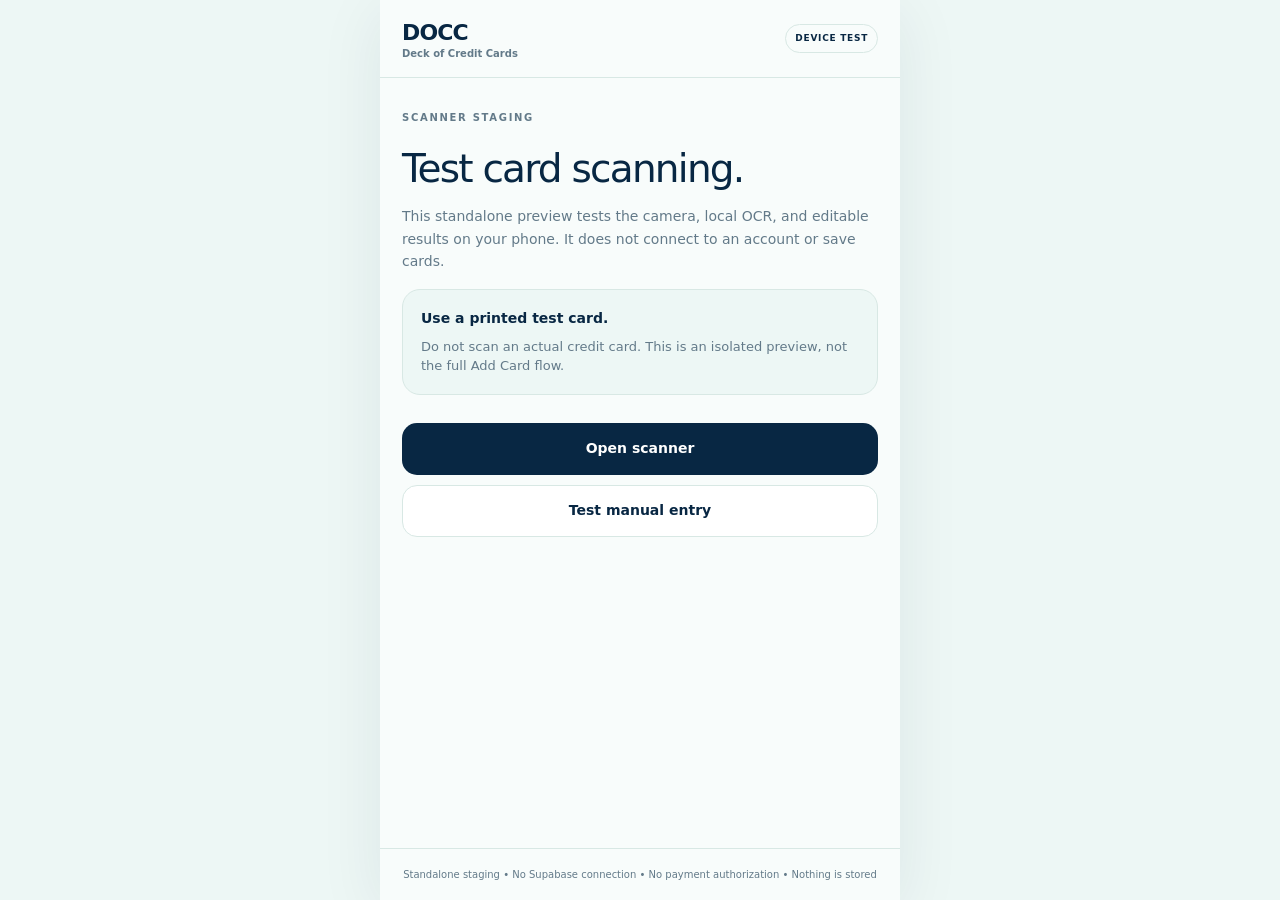
==== scanner-staging/index.html @ 1355ebd1 "deploy(staging): standalone DOCC scanner device test" ====
<!doctype html>
<html lang="en">
  <head>
    <meta charset="UTF-8" />
    <meta name="viewport" content="width=device-width, initial-scale=1, viewport-fit=cover" />
    <meta name="theme-color" content="#082743" />
    <meta name="robots" content="noindex, nofollow, noarchive" />
    <meta name="description" content="DOCC card scanner device test. No account, image upload, or card storage." />
    <title>DOCC — Scanner Device Test</title>
    <script type="module" crossorigin src="/scanner-staging/assets/index-ChRunUpm.js"></script>
    <link rel="stylesheet" crossorigin href="/scanner-staging/assets/index-2Eq1SbpP.css">
  </head>
  <body>
    <div id="root"></div>
  </body>
</html>
---- scanner-staging/assets/index-2Eq1SbpP.css ----
.scan-flow{flex-direction:column;gap:16px;min-height:calc(100dvh - 100px);padding:24px 22px 36px;display:flex}.scan-heading h1{color:var(--docc-navy-900);letter-spacing:-.04em;margin:0;font-size:34px;line-height:1.05}.scan-heading>p:last-child{max-width:390px;color:var(--color-muted);margin:12px 0 0;font-size:14px;line-height:1.55}.scan-viewport{isolation:isolate;aspect-ratio:4/5;background:#082743;border-radius:24px;width:100%;max-height:410px;position:relative;overflow:hidden}.scan-viewport video{object-fit:cover;width:100%;height:100%;display:block}.scan-guide{pointer-events:none;border:2px solid #ffffffe6;border-radius:15px;justify-content:center;align-items:end;display:flex;position:absolute;inset:20% 6%;box-shadow:0 0 0 999px #00000024}.scan-guide span{color:#fff;text-shadow:0 1px 4px #000c;font-size:12px;font-weight:600;position:absolute;bottom:-34px}.scan-placeholder{color:#ffffffa6;pointer-events:none;place-items:center;margin:0;font-size:13px;display:grid;position:absolute;inset:0}.scan-working{color:#fff;text-align:center;background:#082743d1;place-items:center;padding:20px;font-size:14px;font-weight:650;display:grid;position:absolute;inset:0}.scan-error{color:#885917;background:#fffaf0;border:1px solid #edd9b2;border-radius:14px;margin:0;padding:12px;font-size:13px;line-height:1.4}.scan-privacy{color:var(--color-muted);margin:0;font-size:11px;line-height:1.5}.scan-actions{gap:10px;margin-top:auto;display:grid}.scan-actions .text-button{color:var(--docc-navy-900);justify-self:center}.scan-file-input{display:none}.scan-entry{flex-direction:column;gap:10px;margin:18px 0 22px;display:flex}.scan-entry .button{justify-content:center;align-items:center;gap:10px;display:flex}.scan-entry-note{text-align:center;color:var(--color-muted);margin:0;font-size:11px}.scan-review{border:1px solid var(--docc-mist-200);background:var(--docc-mint-100);color:var(--docc-navy-900);border-radius:15px;padding:12px 14px;font-size:12px}.scan-review strong,.scan-review span{display:block}.scan-review span{color:var(--color-muted);margin-top:4px}@media (height<=740px){.scan-viewport{aspect-ratio:5/4}.scan-flow{padding-top:12px}}@layer theme{:root,:host{--font-sans:ui-sans-serif, system-ui, sans-serif, "Apple Color Emoji", "Segoe UI Emoji", "Segoe UI Symbol", "Noto Color Emoji";--font-mono:ui-monospace, SFMono-Regular, Menlo, Monaco, Consolas, "Liberation Mono", "Courier New", monospace;--default-font-family:var(--font-sans);--default-mono-font-family:var(--font-mono);--color-surface:#f6f7f9;--color-ink:#101828;--color-muted:#667085;--color-border:#e4e7ec;--color-soft:#f2f4f7;--color-accent:#2357d8;--color-accent-soft:#eef3ff;--color-warm:#a15c14;--color-warm-soft:#fff8eb;--color-success:#287a55;--color-success-soft:#eef8f2}}@layer base{*,:after,:before,::backdrop{box-sizing:border-box;border:0 solid;margin:0;padding:0}::file-selector-button{box-sizing:border-box;border:0 solid;margin:0;padding:0}html,:host{-webkit-text-size-adjust:100%;tab-size:4;line-height:1.5;font-family:var(--default-font-family,ui-sans-serif, system-ui, sans-serif, "Apple Color Emoji", "Segoe UI Emoji", "Segoe UI Symbol", "Noto Color Emoji");font-feature-settings:var(--default-font-feature-settings,normal);font-variation-settings:var(--default-font-variation-settings,normal);-webkit-tap-highlight-color:transparent}hr{height:0;color:inherit;border-top-width:1px}abbr:where([title]){-webkit-text-decoration:underline dotted;text-decoration:underline dotted}h1,h2,h3,h4,h5,h6{font-size:inherit;font-weight:inherit}a{color:inherit;-webkit-text-decoration:inherit;-webkit-text-decoration:inherit;-webkit-text-decoration:inherit;-webkit-text-decoration:inherit;text-decoration:inherit}b,strong{font-weight:bolder}code,kbd,samp,pre{font-family:var(--default-mono-font-family,ui-monospace, SFMono-Regular, Menlo, Monaco, Consolas, "Liberation Mono", "Courier New", monospace);font-feature-settings:var(--default-mono-font-feature-settings,normal);font-variation-settings:var(--default-mono-font-variation-settings,normal);font-size:1em}small{font-size:80%}sub,sup{vertical-align:baseline;font-size:75%;line-height:0;position:relative}sub{bottom:-.25em}sup{top:-.5em}table{text-indent:0;border-color:inherit;border-collapse:collapse}:-moz-focusring{outline:auto}progress{vertical-align:baseline}summary{display:list-item}ol,ul,menu{list-style:none}img,svg,video,canvas,audio,iframe,embed,object{vertical-align:middle;display:block}img,video{max-width:100%;height:auto}button,input,select,optgroup,textarea{font:inherit;font-feature-settings:inherit;font-variation-settings:inherit;letter-spacing:inherit;color:inherit;opacity:1;background-color:#0000;border-radius:0}::file-selector-button{font:inherit;font-feature-settings:inherit;font-variation-settings:inherit;letter-spacing:inherit;color:inherit;opacity:1;background-color:#0000;border-radius:0}:where(select:is([multiple],[size])) optgroup{font-weight:bolder}:where(select:is([multiple],[size])) optgroup option{padding-inline-start:20px}::file-selector-button{margin-inline-end:4px}::placeholder{opacity:1}@supports (not ((-webkit-appearance:-apple-pay-button))) or (contain-intrinsic-size:1px){::placeholder{color:currentColor}@supports (color:color-mix(in lab, red, red)){::placeholder{color:color-mix(in oklab, currentcolor 50%, transparent)}}}textarea{resize:vertical}::-webkit-search-decoration{-webkit-appearance:none}::-webkit-date-and-time-value{min-height:1lh;text-align:inherit}::-webkit-datetime-edit{display:inline-flex}::-webkit-datetime-edit-fields-wrapper{padding:0}::-webkit-datetime-edit{padding-block:0}::-webkit-datetime-edit-year-field{padding-block:0}::-webkit-datetime-edit-month-field{padding-block:0}::-webkit-datetime-edit-day-field{padding-block:0}::-webkit-datetime-edit-hour-field{padding-block:0}::-webkit-datetime-edit-minute-field{padding-block:0}::-webkit-datetime-edit-second-field{padding-block:0}::-webkit-datetime-edit-millisecond-field{padding-block:0}::-webkit-datetime-edit-meridiem-field{padding-block:0}::-webkit-calendar-picker-indicator{line-height:1}:-moz-ui-invalid{box-shadow:none}button,input:where([type=button],[type=reset],[type=submit]){appearance:button}::file-selector-button{appearance:button}::-webkit-inner-spin-button{height:auto}::-webkit-outer-spin-button{height:auto}[hidden]:where(:not([hidden=until-found])){display:none!important}}@layer components,utilities;*,:before,:after{box-sizing:border-box}html,body,#root{min-height:100%}body{color:var(--color-ink);-webkit-font-smoothing:antialiased;text-rendering:optimizelegibility;background:#eef0f3;margin:0;font-family:Inter,ui-sans-serif,system-ui,-apple-system,BlinkMacSystemFont,Segoe UI,sans-serif}button,input,select,textarea{font:inherit}input,select,textarea{font-size:16px}button{color:inherit}button:focus-visible,input:focus-visible{outline-offset:2px;outline:3px solid #2357d82e}button:disabled{cursor:not-allowed}.app-shell{background:#eef0f3;justify-content:center;min-height:100vh;display:flex}.app-frame{background:var(--color-surface);width:100%;max-width:430px;min-height:100vh;padding-bottom:88px;position:relative;overflow:hidden;box-shadow:0 0 0 1px #10182809}:is(.app-frame:has(.welcome),.app-frame:has(.flow-screen),.app-frame:has(.center-screen)){padding-bottom:0}.top-bar{z-index:10;grid-template-columns:1fr auto 1fr;align-items:center;height:74px;padding:18px 22px;display:grid;position:relative}.top-title{letter-spacing:-.01em;font-size:14px;font-weight:650}.top-action{justify-content:flex-end;display:flex}.wordmark{align-items:baseline;gap:8px;display:flex}.wordmark>span{letter-spacing:-.055em;font-size:19px;font-weight:800;line-height:1}.wordmark small{color:var(--color-muted);letter-spacing:.04em;font-size:10px}.icon-button,.avatar-button,.round-add{cursor:pointer;background:0 0;border:0;justify-content:center;align-items:center;padding:0;display:inline-flex}.icon-button{border-radius:50%;width:38px;height:38px;margin-left:-9px}.icon-button:hover{background:var(--color-soft)}.avatar-button{background:var(--color-ink);color:#fff;border-radius:50%;width:34px;height:34px;font-size:11px;font-weight:700}.top-action-cluster{align-items:center;gap:8px;display:flex}.notification-button{border:1px solid var(--color-border);width:34px;height:34px;color:var(--color-ink);cursor:pointer;background:#fff;border-radius:50%;justify-content:center;align-items:center;display:inline-flex;position:relative}.notification-badge{background:var(--color-ink);color:#fff;box-sizing:content-box;border:2px solid #fff;border-radius:999px;place-items:center;min-width:17px;height:17px;padding:0 4px;font-size:8px;font-weight:800;display:grid;position:absolute;top:-5px;right:-4px}.page{padding:22px 22px 116px}.page-heading{margin-bottom:34px}.page-heading h1,.flow-screen h1,.center-screen h1,.welcome h1{color:var(--color-ink);letter-spacing:-.045em;margin:0;font-weight:660}.page-heading h1{font-size:34px;line-height:1.02}.page-heading>p:last-child{max-width:330px;color:var(--color-muted);margin:9px 0 0;font-size:14px;line-height:1.55}.eyebrow{text-transform:uppercase;letter-spacing:.17em;color:var(--color-muted);margin:0 0 8px;font-size:10px;font-weight:750;line-height:1.2}.warm-text{color:var(--color-warm)}.cool-text{color:var(--color-accent)}.button{cursor:pointer;border:1px solid #0000;border-radius:15px;width:100%;min-height:52px;font-size:14px;font-weight:680;transition:transform .16s,opacity .16s,background .16s}.button:hover:not(:disabled){transform:translateY(-1px)}.button:active:not(:disabled){transform:translateY(0)}.button.primary{background:var(--color-ink);color:#fff}.button.primary:hover:not(:disabled){background:#1c293d}.button.secondary{border-color:var(--color-border);color:var(--color-ink);background:0 0}.button.secondary:hover:not(:disabled){background:#fff}.button:disabled{opacity:.35}.button-inline{justify-content:center;align-items:center;gap:8px;display:inline-flex}.text-button{color:var(--color-muted);cursor:pointer;background:0 0;border:0;padding:10px;font-size:12px;font-weight:650}.text-button:hover{color:var(--color-ink)}.welcome{flex-direction:column;min-height:100vh;padding:0 22px 26px;display:flex}.welcome .top-bar{padding-left:0;padding-right:0}.welcome-hero{flex-direction:column;flex:1;justify-content:center;padding:24px 0 40px;display:flex}.hero-mark,.attention-orb,.success-orb{background:var(--color-ink);color:#fff;border-radius:23px;justify-content:center;align-items:center;width:72px;height:72px;margin-bottom:30px;display:flex}.hero-mark.small{border-radius:19px;width:58px;height:58px}.welcome h1{max-width:330px;font-size:49px;line-height:.97}.hero-copy{max-width:350px;color:var(--color-muted);margin:20px 0 0;font-size:15px;line-height:1.65}.welcome-actions{gap:10px;display:grid}.fine-print{color:#98a2b3;text-align:center;margin:6px 0 0;font-size:10px}.home-page{padding-top:14px}.deck-heading{margin-bottom:39px}.home-section{margin-bottom:40px}.section-heading{margin-bottom:15px}.section-heading.row{justify-content:space-between;align-items:flex-end;display:flex}.section-heading h2{letter-spacing:-.025em;margin:0;font-size:18px;font-weight:650;line-height:1.2}.round-add{border:1px solid var(--color-border);background:#fff;border-radius:50%;width:34px;height:34px}.round-add:hover{background:var(--color-soft)}.attention-card{background:var(--color-warm-soft);text-align:left;cursor:pointer;border:1px solid #f1d9b9;border-radius:20px;grid-template-columns:auto 1fr auto;gap:14px;width:100%;padding:18px;display:grid}.attention-card:hover{border-color:#e6c08e}.attention-icon{width:38px;height:38px;color:var(--color-warm);background:#f9e6c9;border-radius:12px;justify-content:center;align-items:center;display:flex}.attention-card>div:nth-child(2){min-width:0}.attention-card span{color:#92652d;margin-bottom:5px;font-size:10px;display:block}.attention-card strong{font-size:14px;line-height:1.3;display:block}.attention-card p{color:#8b6e4e;margin:3px 0 0;font-size:12px;line-height:1.45}.attention-card>svg{color:#ad8455;align-self:center}.handling-list{border-top:1px solid var(--color-border)}.handling-list button{border:0;border-bottom:1px solid var(--color-border);text-align:left;cursor:pointer;background:0 0;grid-template-columns:auto 1fr auto;align-items:center;gap:12px;width:100%;padding:14px 0;display:grid}.handling-check{background:var(--color-success-soft);width:30px;height:30px;color:var(--color-success);border-radius:50%;justify-content:center;align-items:center;display:flex}.handling-list strong,.handling-list span{display:block}.handling-list strong{font-size:13px;font-weight:650}.handling-list span{color:var(--color-muted);margin-top:3px;font-size:11px}.cards-list{border-top:1px solid var(--color-border)}.card-row{border:0;border-bottom:1px solid var(--color-border);text-align:left;cursor:pointer;background:0 0;grid-template-columns:auto 1fr auto auto;align-items:center;gap:12px;width:100%;min-height:74px;padding:13px 0;display:grid}.card-row:hover .card-row-copy strong{color:var(--color-accent)}.issuer-mark{background:var(--color-ink);color:#fff;border-radius:12px;justify-content:center;align-items:center;width:38px;height:38px;font-size:13px;font-weight:760;display:flex}.issuer-mark.large{border-radius:13px;width:44px;height:44px}.issuer-mark.hero{border-radius:18px;width:58px;height:58px;font-size:18px}.card-row-copy{min-width:0}.card-row-copy strong,.card-row-copy span{white-space:nowrap;text-overflow:ellipsis;display:block;overflow:hidden}.card-row-copy strong{font-size:13px;font-weight:650}.card-row-copy span{color:var(--color-muted);margin-top:4px;font-size:10px}.card-row-end{flex-direction:column;align-items:flex-end;gap:5px;display:flex}.job-tag{font-size:10px;font-weight:700}.state{white-space:nowrap;font-size:9px}.state.attention{color:var(--color-warm)}.state.scheduled{color:var(--color-success)}.state.quiet{color:#98a2b3}.empty-state{text-align:center;flex-direction:column;justify-content:center;align-items:center;min-height:485px;display:flex}.empty-state.compact{min-height:360px}.empty-icon{border:1px solid var(--color-border);color:#475467;background:#fff;border-radius:20px;justify-content:center;align-items:center;width:60px;height:60px;margin-bottom:22px;display:flex}.empty-state h2,.empty-state h3{letter-spacing:-.03em;margin:0}.empty-state h2{font-size:24px}.empty-state h3{font-size:18px}.empty-state p{max-width:300px;color:var(--color-muted);margin:10px 0 24px;font-size:13px;line-height:1.6}.empty-state .button{max-width:310px}.empty-state .text-button{margin-top:5px}.flow-screen{flex-direction:column;min-height:calc(100vh - 74px);padding:28px 22px 24px;display:flex}.flow-screen h1{max-width:355px;font-size:36px;line-height:1.04}.flow-copy{max-width:350px;color:var(--color-muted);margin:13px 0 0;font-size:14px;line-height:1.6}.flow-spacer{flex:1;min-height:30px}.form-flow{gap:35px}.form-stack{gap:18px;display:grid}.form-stack label span{color:#475467;margin:0 0 8px;font-size:11px;font-weight:650;display:block}.form-stack input{border:1px solid var(--color-border);width:100%;height:52px;color:var(--color-ink);background:#fff;border-radius:14px;padding:0 15px;font-size:16px;transition:border-color .16s,box-shadow .16s}.form-stack input:focus{border-color:#9db2eb;outline:0;box-shadow:0 0 0 4px #2357d80f}.form-stack input::placeholder{color:#b4bbc6}.form-grid{grid-template-columns:1fr 1fr;gap:12px;display:grid}.job-list{border-top:1px solid var(--color-border);margin-top:31px;display:grid}.job-list button{border:0;border-bottom:1px solid var(--color-border);text-align:left;cursor:pointer;background:0 0;justify-content:space-between;align-items:center;gap:15px;padding:17px 2px;display:flex}.job-list button:hover strong{color:var(--color-accent)}.job-list button.selected{background:var(--color-accent-soft);border-radius:14px;margin:0 -10px;padding-left:10px;padding-right:10px}.job-list button.selected strong{color:var(--color-accent)}.job-list strong,.job-list span{display:block}.job-list strong{font-size:14px;font-weight:680}.job-list span{color:var(--color-muted);margin-top:4px;font-size:11px;line-height:1.45}.identity-card{border:1px solid var(--color-border);background:#fff;border-radius:18px;align-items:center;gap:13px;margin-top:35px;padding:17px;display:flex}.identity-card strong,.identity-card span{display:block}.identity-card strong{font-size:13px}.identity-card span{color:var(--color-muted);margin-top:4px;font-size:11px}.attention-orb{width:58px;height:58px;color:var(--color-warm);background:#f9e6c9;border-radius:19px;margin-bottom:25px}.frequency-grid{grid-template-columns:repeat(3,1fr);gap:9px;margin-top:34px;display:grid}.frequency-grid button{border:1px solid var(--color-border);cursor:pointer;background:#fff;border-radius:18px;height:90px;transition:border-color .15s,background .15s}.frequency-grid button.selected{background:var(--color-accent-soft);border-color:#94ace8}.frequency-grid strong,.frequency-grid span{display:block}.frequency-grid strong{letter-spacing:-.04em;font-size:23px}.frequency-grid span{color:var(--color-muted);margin-top:2px;font-size:10px}.next-check-card{background:var(--color-soft);border-radius:16px;justify-content:space-between;margin-top:12px;padding:17px;font-size:12px;display:flex}.next-check-card span{color:var(--color-muted)}.next-check-card strong{font-weight:650}.compact-form{margin-top:18px}.maintenance-start{margin-top:29px}.start-choice{grid-template-columns:1fr 1fr;gap:9px;margin-top:14px;display:grid}.start-choice button{border:1px solid var(--color-border);min-height:48px;color:var(--color-ink);cursor:pointer;background:#fff;border-radius:14px;font-size:11px;font-weight:680}.start-choice button.selected{background:var(--color-accent-soft);color:var(--color-accent);border-color:#94ace8}.center-screen{flex-direction:column;align-items:flex-start;min-height:calc(100vh - 74px);padding:52px 22px 25px;display:flex}.center-screen .success-orb{background:var(--color-success-soft);width:58px;height:58px;color:var(--color-success);border-radius:19px}.center-screen h1{font-size:37px;line-height:1.03}.center-screen>p:not(.eyebrow){max-width:330px;color:var(--color-muted);font-size:14px;line-height:1.6}.center-screen .button{margin-top:auto}.notice-card{border:1px solid var(--color-border);border-radius:18px;gap:12px;margin-top:30px;padding:16px;display:flex}.notice-card.warm{background:var(--color-warm-soft);color:var(--color-warm);border-color:#f1d9b9}.notice-card strong,.notice-card span{display:block}.notice-card strong{color:var(--color-ink);font-size:12px}.notice-card span{color:#8b6e4e;margin-top:4px;font-size:11px;line-height:1.45}.card-page{padding-top:4px}.card-identity-large{align-items:center;gap:15px;display:flex}.card-identity-large p{color:var(--color-muted);margin:0 0 3px;font-size:10px}.card-identity-large h1{letter-spacing:-.04em;margin:0;font-size:27px;line-height:1.1}.card-identity-large span{color:#98a2b3;margin-top:5px;font-size:11px;display:block}.job-chip{background:var(--color-soft);color:#475467;text-transform:uppercase;letter-spacing:.08em;border-radius:999px;margin:18px 0 30px 73px;padding:6px 9px;font-size:9px;font-weight:750;display:inline-flex}.status-panel{border:1px solid var(--color-border);text-align:left;background:#fff;border-radius:19px;grid-template-columns:auto 1fr auto;align-items:center;gap:12px;width:100%;min-height:78px;padding:15px 16px;display:grid}button.status-panel{cursor:pointer}.status-panel.attention,.status-panel.due{background:var(--color-warm-soft);color:var(--color-warm);border-color:#f1d9b9}.status-panel.scheduled,.status-panel.handled{background:var(--color-success-soft);color:var(--color-success);border-color:#cee7d7}.status-panel.neutral{color:#667085;background:#fff}.status-panel strong,.status-panel span{display:block}.status-panel strong{color:var(--color-ink);font-size:13px}.status-panel span{color:var(--color-muted);margin-top:4px;font-size:10px;line-height:1.4}.detail-list{border-top:1px solid var(--color-border);margin:26px 0}.detail-list>div{border-bottom:1px solid var(--color-border);justify-content:space-between;align-items:center;gap:20px;min-height:53px;padding:14px 0;display:flex}.detail-list span{color:var(--color-muted);font-size:11px}.detail-list strong{text-align:right;max-width:225px;font-size:11px;font-weight:650}.timeline-section{margin-top:38px}.timeline-row{grid-template-columns:8px 1fr;gap:11px;padding:13px 0;display:grid}.timeline-dot{background:#c3cad4;border-radius:50%;width:7px;height:7px;margin-top:4px}.timeline-row strong,.timeline-row span{display:block}.timeline-row strong{font-size:11px;font-weight:600;line-height:1.45}.timeline-row span{color:#98a2b3;margin-top:4px;font-size:9px}.empty-copy{color:var(--color-muted);font-size:12px}.activity-list{border-top:1px solid var(--color-border)}.activity-row{border-bottom:1px solid var(--color-border);grid-template-columns:auto 1fr;gap:13px;padding:18px 0;display:grid}.activity-icon{border:1px solid var(--color-border);color:#475467;background:#fff;border-radius:11px;justify-content:center;align-items:center;width:33px;height:33px;display:flex}.activity-row span,.activity-row strong,.activity-row small{display:block}.activity-row span{color:#98a2b3;font-size:9px}.activity-row strong{margin-top:3px;font-size:12px;font-weight:600;line-height:1.5}.activity-row small{color:#98a2b3;margin-top:5px;font-size:9px}.notification-feed{border-top:1px solid var(--color-border)}.notification-feed-row{border:0;border-bottom:1px solid var(--color-border);text-align:left;width:100%;color:inherit;cursor:pointer;background:0 0;grid-template-columns:auto 1fr auto;align-items:center;gap:13px;padding:18px 0;display:grid}.notification-feed-row.unread{background:linear-gradient(90deg,#e1f7f094,#0000 70%)}.notification-feed-row strong{font-size:12px;line-height:1.4;display:block}.notification-feed-row p{color:var(--color-muted);margin:5px 0 0;font-size:11px;line-height:1.5}.notification-feed-row span{color:#98a2b3;margin-top:6px;font-size:9px;display:block}.settings-card{border:1px solid var(--color-border);background:#fff;border-radius:18px;overflow:hidden}.settings-card button{border:0;border-bottom:1px solid var(--color-border);cursor:pointer;background:#fff;justify-content:space-between;width:100%;padding:17px;display:flex}.settings-card button:last-child{border-bottom:0}.settings-card button:hover{background:#fafbfc}.settings-card span{font-size:12px;font-weight:600}.settings-card>div{justify-content:space-between;align-items:center;gap:18px;min-height:68px;display:flex;padding:17px 18px!important}.settings-card>div span,.settings-card>div strong{display:block}.settings-card>div span{color:var(--color-muted);font-size:11px;font-weight:600}.settings-card>div strong{color:var(--color-ink);text-align:right;font-size:13px;font-weight:700}.danger-text{color:var(--color-muted);cursor:pointer;background:0 0;border:0;margin-top:18px;padding:10px 2px;font-size:12px;font-weight:650}.danger-text:hover{color:var(--color-ink)}.detail-section{margin-top:32px}.detail-section>.eyebrow{margin-bottom:11px}.detail-grid{border-top:1px solid var(--color-border)}.detail-grid>div{border-bottom:1px solid var(--color-border);justify-content:space-between;align-items:center;gap:20px;min-height:54px;padding:14px 0;display:flex}.detail-grid span{color:var(--color-muted);font-size:11px}.detail-grid strong{color:var(--color-ink);text-align:right;font-size:12px;font-weight:680}.mini-timeline{border-top:1px solid var(--color-border)}.mini-timeline>div{border-bottom:1px solid var(--color-border);grid-template-columns:8px minmax(0,1fr);align-items:start;gap:12px;padding:14px 0;display:grid}.mini-timeline .timeline-dot{border-radius:50%;width:7px;height:7px;margin-top:5px}.mini-timeline strong,.mini-timeline span{display:block}.mini-timeline strong{color:var(--color-ink);overflow-wrap:anywhere;font-size:12px;font-weight:650;line-height:1.45}.mini-timeline span{color:var(--color-muted);margin-top:4px;font-size:10px;line-height:1.4}.page>.text-button{margin:20px auto 0;display:block}.bottom-nav{z-index:25;height:78px;padding:8px 45px max(8px, env(safe-area-inset-bottom));-webkit-backdrop-filter:blur(16px);backdrop-filter:blur(16px);background:#fafbfcf0;border-top:1px solid #e4e7ece6;justify-content:space-between;display:flex;position:absolute;bottom:0;left:0;right:0}.bottom-nav button{color:#98a2b3;cursor:pointer;background:0 0;border:0;flex-direction:column;justify-content:center;align-items:center;gap:5px;min-width:55px;font-size:9px;display:flex}.bottom-nav button.active{color:var(--color-ink)}.bottom-nav button span{font-weight:650}.demo-trigger{z-index:30;border:1px solid var(--color-border);color:var(--color-muted);cursor:pointer;background:#ffffffeb;border-radius:999px;padding:7px 10px;font-size:9px;font-weight:700;position:absolute;bottom:92px;right:16px;box-shadow:0 5px 20px #10182814}.sheet-backdrop{z-index:50;-webkit-backdrop-filter:blur(2px);backdrop-filter:blur(2px);background:#10182847;align-items:flex-end;display:flex;position:absolute;inset:0}.demo-sheet{background:#fff;border-radius:25px 25px 0 0;width:100%;padding:10px 20px 28px;box-shadow:0 -18px 50px #1018281f}.sheet-handle{background:#d0d5dd;border-radius:999px;width:36px;height:4px;margin:0 auto 24px}.demo-sheet h3{letter-spacing:-.03em;margin:0;font-size:22px}.demo-sheet>p:not(.eyebrow){color:var(--color-muted);margin:7px 0 22px;font-size:11px;line-height:1.5}.demo-sheet>button{border:0;border-top:1px solid var(--color-border);text-align:left;cursor:pointer;background:0 0;grid-template-columns:auto 1fr auto;align-items:center;gap:12px;width:100%;padding:15px 0;display:grid}.demo-sheet>button:disabled{opacity:.35}.demo-sheet strong,.demo-sheet small{display:block}.demo-sheet strong{font-size:12px}.demo-sheet small{color:var(--color-muted);margin-top:3px;font-size:10px}@media (width>=700px){.app-shell{padding:28px 0}.app-frame{border-radius:28px;min-height:calc(100vh - 56px);box-shadow:0 18px 60px #1018281f}.welcome,.flow-screen,.center-screen{min-height:calc(100vh - 130px)}.bottom-nav{border-radius:0 0 28px 28px}}@media (prefers-reduced-motion:reduce){*,:before,:after{scroll-behavior:auto!important;transition:none!important;animation:none!important}}:root{--color-ink:#082743;--color-muted:#637a89;--color-border:#d8e8e4;--color-surface:#f4fbf9;--docc-navy-900:#082743;--docc-navy-800:#0d3859;--docc-mist-200:#d8e8e4;--docc-mint-100:#dff9f1}body{color:#082743;background:#edf7f5}.stage-root .button.primary{color:#fff;background:#082743}.stage-root .button.secondary{background:#fff;border-color:#d8e8e4}.stage-root{background:#f8fcfb;flex-direction:column;max-width:520px;min-height:100dvh;margin:0 auto;display:flex;box-shadow:0 12px 60px #08274314}.stage-header{min-height:74px;padding:max(16px, env(safe-area-inset-top)) 22px 16px;border-bottom:1px solid #d8e8e4;justify-content:space-between;align-items:center;gap:12px;display:flex}.stage-wordmark{color:#082743;letter-spacing:-.04em;white-space:nowrap;font-size:22px;font-weight:900}.stage-wordmark span{letter-spacing:0;color:#637a89;margin-top:-3px;font-size:10px;font-weight:700;display:block}.stage-pill{letter-spacing:.08em;color:#082743;white-space:nowrap;border:1px solid #d8e8e4;border-radius:20px;padding:7px 9px;font-size:9px;font-weight:800}.stage-main{flex-direction:column;flex:1;min-width:0;display:flex}.stage-panel{flex-direction:column;flex:1;gap:16px;width:100%;padding:34px 22px 30px;display:flex}.stage-panel h1{letter-spacing:-.045em;color:#082743;margin:0;font-size:clamp(30px,8vw,39px);line-height:1.06}.stage-panel>p:not(.eyebrow){color:#637a89;margin:0;font-size:14px;line-height:1.6}.stage-notice{background:#edf7f5;border:1px solid #d8e8e4;border-radius:18px;gap:8px;padding:18px;display:grid}.stage-notice strong{font-size:14px}.stage-notice span{color:#637a89;font-size:13px;line-height:1.5}.stage-actions{gap:10px;margin-top:12px;display:grid}.stage-fields{gap:14px;margin-top:8px;display:grid}.stage-fields label{color:#082743;gap:7px;font-size:12px;font-weight:750;display:grid}.stage-fields input{background:#fff;border:1px solid #d8e8e4;border-radius:12px;width:100%;min-height:50px;padding:10px 14px;font-size:16px}.stage-footer{padding:18px 22px max(18px, env(safe-area-inset-bottom));text-align:center;color:#637a89;border-top:1px solid #d8e8e4;font-size:10px;line-height:1.5}@media (height<=720px){.stage-panel{padding-top:20px}}
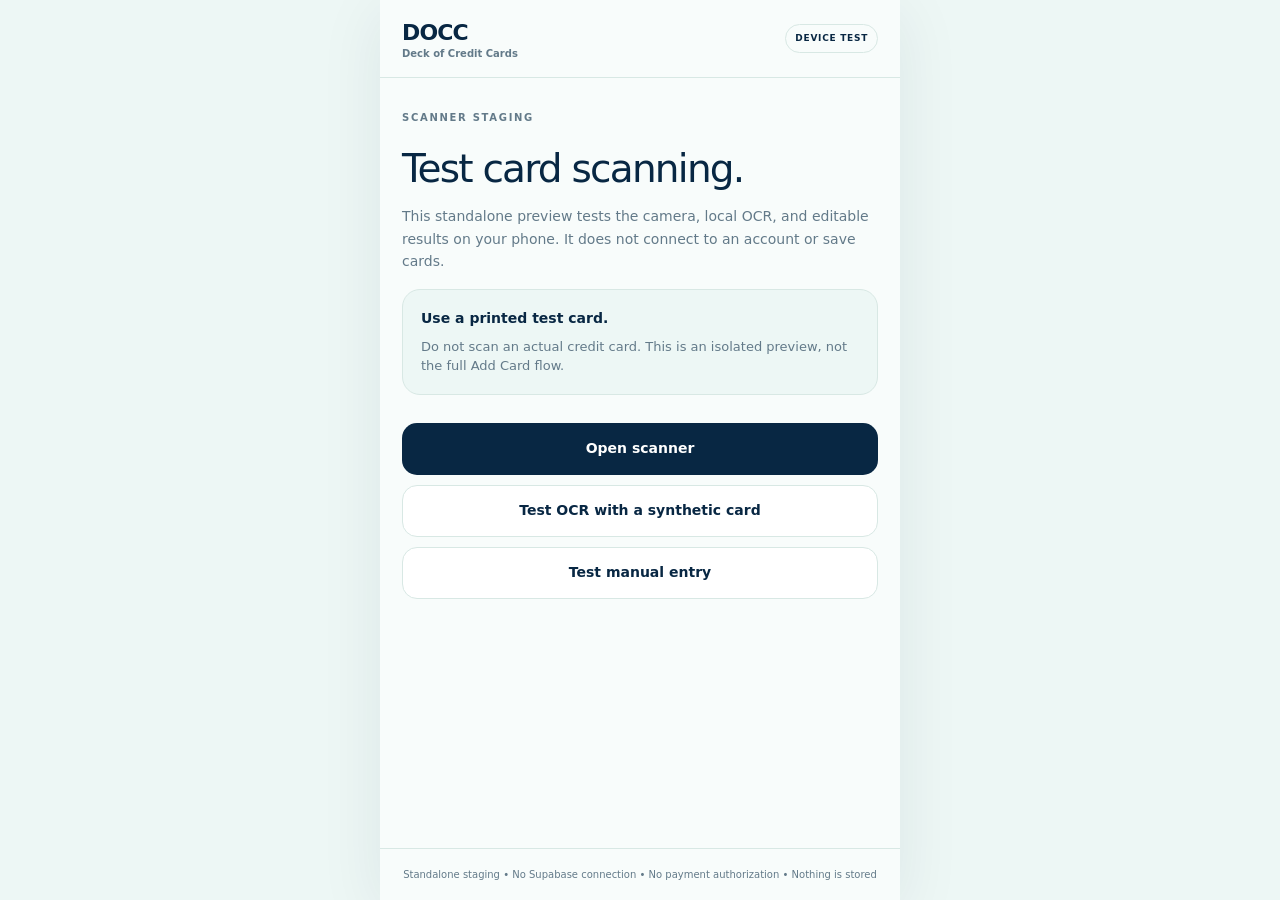
==== commit 2d47b5cc: "deploy(staging): standalone DOCC scanner device test" ====
--- a/scanner-staging/index.html
+++ b/scanner-staging/index.html
@@ -7,8 +7,8 @@
     <meta name="robots" content="noindex, nofollow, noarchive" />
     <meta name="description" content="DOCC card scanner device test. No account, image upload, or card storage." />
     <title>DOCC — Scanner Device Test</title>
-    <script type="module" crossorigin src="/scanner-staging/assets/index-ChRunUpm.js"></script>
-    <link rel="stylesheet" crossorigin href="/scanner-staging/assets/index-2Eq1SbpP.css">
+    <script type="module" crossorigin src="/scanner-staging/assets/index-wM3vguOa.js"></script>
+    <link rel="stylesheet" crossorigin href="/scanner-staging/assets/index-t50ZHzpP.css">
   </head>
   <body>
     <div id="root"></div>
--- a/scanner-staging/assets/index-t50ZHzpP.css
+++ b/scanner-staging/assets/index-t50ZHzpP.css
@@ -0,0 +1 @@
+.scan-flow{flex-direction:column;gap:16px;min-height:calc(100dvh - 100px);padding:24px 22px 36px;display:flex}.scan-heading h1{color:var(--docc-navy-900);letter-spacing:-.04em;margin:0;font-size:34px;line-height:1.05}.scan-heading>p:last-child{max-width:390px;color:var(--color-muted);margin:12px 0 0;font-size:14px;line-height:1.55}.scan-viewport{isolation:isolate;aspect-ratio:4/5;background:#082743;border-radius:24px;width:100%;max-height:410px;position:relative;overflow:hidden}.scan-viewport video{object-fit:contain;width:100%;height:100%;display:block}.scan-guide{aspect-ratio:1.586;pointer-events:none;border:2px solid #ffffffe6;border-radius:15px;justify-content:center;align-items:end;width:88%;display:flex;position:absolute;top:50%;left:6%;transform:translateY(-50%);box-shadow:0 0 0 999px #00000024}.scan-guide span{color:#fff;text-shadow:0 1px 4px #000c;font-size:12px;font-weight:600;position:absolute;bottom:-34px}.scan-placeholder{color:#ffffffa6;pointer-events:none;place-items:center;margin:0;font-size:13px;display:grid;position:absolute;inset:0}.scan-working{color:#fff;text-align:center;background:#082743d1;place-items:center;padding:20px;font-size:14px;font-weight:650;display:grid;position:absolute;inset:0}.scan-error{color:#885917;background:#fffaf0;border:1px solid #edd9b2;border-radius:14px;margin:0;padding:12px;font-size:13px;line-height:1.4}.scan-privacy{color:var(--color-muted);margin:0;font-size:11px;line-height:1.5}.scan-actions{gap:10px;margin-top:auto;display:grid}.scan-actions .text-button{color:var(--docc-navy-900);justify-self:center}.scan-file-input{display:none}.scan-entry{flex-direction:column;gap:10px;margin:18px 0 22px;display:flex}.scan-entry .button{justify-content:center;align-items:center;gap:10px;display:flex}.scan-entry-note{text-align:center;color:var(--color-muted);margin:0;font-size:11px}.scan-review{border:1px solid var(--docc-mist-200);background:var(--docc-mint-100);color:var(--docc-navy-900);border-radius:15px;padding:12px 14px;font-size:12px}.scan-review strong,.scan-review span{display:block}.scan-review span{color:var(--color-muted);margin-top:4px}@media (height<=740px){.scan-viewport{aspect-ratio:5/4}.scan-flow{padding-top:12px}}@layer theme{:root,:host{--font-sans:ui-sans-serif, system-ui, sans-serif, "Apple Color Emoji", "Segoe UI Emoji", "Segoe UI Symbol", "Noto Color Emoji";--font-mono:ui-monospace, SFMono-Regular, Menlo, Monaco, Consolas, "Liberation Mono", "Courier New", monospace;--default-font-family:var(--font-sans);--default-mono-font-family:var(--font-mono);--color-surface:#f6f7f9;--color-ink:#101828;--color-muted:#667085;--color-border:#e4e7ec;--color-soft:#f2f4f7;--color-accent:#2357d8;--color-accent-soft:#eef3ff;--color-warm:#a15c14;--color-warm-soft:#fff8eb;--color-success:#287a55;--color-success-soft:#eef8f2}}@layer base{*,:after,:before,::backdrop{box-sizing:border-box;border:0 solid;margin:0;padding:0}::file-selector-button{box-sizing:border-box;border:0 solid;margin:0;padding:0}html,:host{-webkit-text-size-adjust:100%;tab-size:4;line-height:1.5;font-family:var(--default-font-family,ui-sans-serif, system-ui, sans-serif, "Apple Color Emoji", "Segoe UI Emoji", "Segoe UI Symbol", "Noto Color Emoji");font-feature-settings:var(--default-font-feature-settings,normal);font-variation-settings:var(--default-font-variation-settings,normal);-webkit-tap-highlight-color:transparent}hr{height:0;color:inherit;border-top-width:1px}abbr:where([title]){-webkit-text-decoration:underline dotted;text-decoration:underline dotted}h1,h2,h3,h4,h5,h6{font-size:inherit;font-weight:inherit}a{color:inherit;-webkit-text-decoration:inherit;-webkit-text-decoration:inherit;-webkit-text-decoration:inherit;-webkit-text-decoration:inherit;text-decoration:inherit}b,strong{font-weight:bolder}code,kbd,samp,pre{font-family:var(--default-mono-font-family,ui-monospace, SFMono-Regular, Menlo, Monaco, Consolas, "Liberation Mono", "Courier New", monospace);font-feature-settings:var(--default-mono-font-feature-settings,normal);font-variation-settings:var(--default-mono-font-variation-settings,normal);font-size:1em}small{font-size:80%}sub,sup{vertical-align:baseline;font-size:75%;line-height:0;position:relative}sub{bottom:-.25em}sup{top:-.5em}table{text-indent:0;border-color:inherit;border-collapse:collapse}:-moz-focusring{outline:auto}progress{vertical-align:baseline}summary{display:list-item}ol,ul,menu{list-style:none}img,svg,video,canvas,audio,iframe,embed,object{vertical-align:middle;display:block}img,video{max-width:100%;height:auto}button,input,select,optgroup,textarea{font:inherit;font-feature-settings:inherit;font-variation-settings:inherit;letter-spacing:inherit;color:inherit;opacity:1;background-color:#0000;border-radius:0}::file-selector-button{font:inherit;font-feature-settings:inherit;font-variation-settings:inherit;letter-spacing:inherit;color:inherit;opacity:1;background-color:#0000;border-radius:0}:where(select:is([multiple],[size])) optgroup{font-weight:bolder}:where(select:is([multiple],[size])) optgroup option{padding-inline-start:20px}::file-selector-button{margin-inline-end:4px}::placeholder{opacity:1}@supports (not ((-webkit-appearance:-apple-pay-button))) or (contain-intrinsic-size:1px){::placeholder{color:currentColor}@supports (color:color-mix(in lab, red, red)){::placeholder{color:color-mix(in oklab, currentcolor 50%, transparent)}}}textarea{resize:vertical}::-webkit-search-decoration{-webkit-appearance:none}::-webkit-date-and-time-value{min-height:1lh;text-align:inherit}::-webkit-datetime-edit{display:inline-flex}::-webkit-datetime-edit-fields-wrapper{padding:0}::-webkit-datetime-edit{padding-block:0}::-webkit-datetime-edit-year-field{padding-block:0}::-webkit-datetime-edit-month-field{padding-block:0}::-webkit-datetime-edit-day-field{padding-block:0}::-webkit-datetime-edit-hour-field{padding-block:0}::-webkit-datetime-edit-minute-field{padding-block:0}::-webkit-datetime-edit-second-field{padding-block:0}::-webkit-datetime-edit-millisecond-field{padding-block:0}::-webkit-datetime-edit-meridiem-field{padding-block:0}::-webkit-calendar-picker-indicator{line-height:1}:-moz-ui-invalid{box-shadow:none}button,input:where([type=button],[type=reset],[type=submit]){appearance:button}::file-selector-button{appearance:button}::-webkit-inner-spin-button{height:auto}::-webkit-outer-spin-button{height:auto}[hidden]:where(:not([hidden=until-found])){display:none!important}}@layer components,utilities;*,:before,:after{box-sizing:border-box}html,body,#root{min-height:100%}body{color:var(--color-ink);-webkit-font-smoothing:antialiased;text-rendering:optimizelegibility;background:#eef0f3;margin:0;font-family:Inter,ui-sans-serif,system-ui,-apple-system,BlinkMacSystemFont,Segoe UI,sans-serif}button,input,select,textarea{font:inherit}input,select,textarea{font-size:16px}button{color:inherit}button:focus-visible,input:focus-visible{outline-offset:2px;outline:3px solid #2357d82e}button:disabled{cursor:not-allowed}.app-shell{background:#eef0f3;justify-content:center;min-height:100vh;display:flex}.app-frame{background:var(--color-surface);width:100%;max-width:430px;min-height:100vh;padding-bottom:88px;position:relative;overflow:hidden;box-shadow:0 0 0 1px #10182809}:is(.app-frame:has(.welcome),.app-frame:has(.flow-screen),.app-frame:has(.center-screen)){padding-bottom:0}.top-bar{z-index:10;grid-template-columns:1fr auto 1fr;align-items:center;height:74px;padding:18px 22px;display:grid;position:relative}.top-title{letter-spacing:-.01em;font-size:14px;font-weight:650}.top-action{justify-content:flex-end;display:flex}.wordmark{align-items:baseline;gap:8px;display:flex}.wordmark>span{letter-spacing:-.055em;font-size:19px;font-weight:800;line-height:1}.wordmark small{color:var(--color-muted);letter-spacing:.04em;font-size:10px}.icon-button,.avatar-button,.round-add{cursor:pointer;background:0 0;border:0;justify-content:center;align-items:center;padding:0;display:inline-flex}.icon-button{border-radius:50%;width:38px;height:38px;margin-left:-9px}.icon-button:hover{background:var(--color-soft)}.avatar-button{background:var(--color-ink);color:#fff;border-radius:50%;width:34px;height:34px;font-size:11px;font-weight:700}.top-action-cluster{align-items:center;gap:8px;display:flex}.notification-button{border:1px solid var(--color-border);width:34px;height:34px;color:var(--color-ink);cursor:pointer;background:#fff;border-radius:50%;justify-content:center;align-items:center;display:inline-flex;position:relative}.notification-badge{background:var(--color-ink);color:#fff;box-sizing:content-box;border:2px solid #fff;border-radius:999px;place-items:center;min-width:17px;height:17px;padding:0 4px;font-size:8px;font-weight:800;display:grid;position:absolute;top:-5px;right:-4px}.page{padding:22px 22px 116px}.page-heading{margin-bottom:34px}.page-heading h1,.flow-screen h1,.center-screen h1,.welcome h1{color:var(--color-ink);letter-spacing:-.045em;margin:0;font-weight:660}.page-heading h1{font-size:34px;line-height:1.02}.page-heading>p:last-child{max-width:330px;color:var(--color-muted);margin:9px 0 0;font-size:14px;line-height:1.55}.eyebrow{text-transform:uppercase;letter-spacing:.17em;color:var(--color-muted);margin:0 0 8px;font-size:10px;font-weight:750;line-height:1.2}.warm-text{color:var(--color-warm)}.cool-text{color:var(--color-accent)}.button{cursor:pointer;border:1px solid #0000;border-radius:15px;width:100%;min-height:52px;font-size:14px;font-weight:680;transition:transform .16s,opacity .16s,background .16s}.button:hover:not(:disabled){transform:translateY(-1px)}.button:active:not(:disabled){transform:translateY(0)}.button.primary{background:var(--color-ink);color:#fff}.button.primary:hover:not(:disabled){background:#1c293d}.button.secondary{border-color:var(--color-border);color:var(--color-ink);background:0 0}.button.secondary:hover:not(:disabled){background:#fff}.button:disabled{opacity:.35}.button-inline{justify-content:center;align-items:center;gap:8px;display:inline-flex}.text-button{color:var(--color-muted);cursor:pointer;background:0 0;border:0;padding:10px;font-size:12px;font-weight:650}.text-button:hover{color:var(--color-ink)}.welcome{flex-direction:column;min-height:100vh;padding:0 22px 26px;display:flex}.welcome .top-bar{padding-left:0;padding-right:0}.welcome-hero{flex-direction:column;flex:1;justify-content:center;padding:24px 0 40px;display:flex}.hero-mark,.attention-orb,.success-orb{background:var(--color-ink);color:#fff;border-radius:23px;justify-content:center;align-items:center;width:72px;height:72px;margin-bottom:30px;display:flex}.hero-mark.small{border-radius:19px;width:58px;height:58px}.welcome h1{max-width:330px;font-size:49px;line-height:.97}.hero-copy{max-width:350px;color:var(--color-muted);margin:20px 0 0;font-size:15px;line-height:1.65}.welcome-actions{gap:10px;display:grid}.fine-print{color:#98a2b3;text-align:center;margin:6px 0 0;font-size:10px}.home-page{padding-top:14px}.deck-heading{margin-bottom:39px}.home-section{margin-bottom:40px}.section-heading{margin-bottom:15px}.section-heading.row{justify-content:space-between;align-items:flex-end;display:flex}.section-heading h2{letter-spacing:-.025em;margin:0;font-size:18px;font-weight:650;line-height:1.2}.round-add{border:1px solid var(--color-border);background:#fff;border-radius:50%;width:34px;height:34px}.round-add:hover{background:var(--color-soft)}.attention-card{background:var(--color-warm-soft);text-align:left;cursor:pointer;border:1px solid #f1d9b9;border-radius:20px;grid-template-columns:auto 1fr auto;gap:14px;width:100%;padding:18px;display:grid}.attention-card:hover{border-color:#e6c08e}.attention-icon{width:38px;height:38px;color:var(--color-warm);background:#f9e6c9;border-radius:12px;justify-content:center;align-items:center;display:flex}.attention-card>div:nth-child(2){min-width:0}.attention-card span{color:#92652d;margin-bottom:5px;font-size:10px;display:block}.attention-card strong{font-size:14px;line-height:1.3;display:block}.attention-card p{color:#8b6e4e;margin:3px 0 0;font-size:12px;line-height:1.45}.attention-card>svg{color:#ad8455;align-self:center}.handling-list{border-top:1px solid var(--color-border)}.handling-list button{border:0;border-bottom:1px solid var(--color-border);text-align:left;cursor:pointer;background:0 0;grid-template-columns:auto 1fr auto;align-items:center;gap:12px;width:100%;padding:14px 0;display:grid}.handling-check{background:var(--color-success-soft);width:30px;height:30px;color:var(--color-success);border-radius:50%;justify-content:center;align-items:center;display:flex}.handling-list strong,.handling-list span{display:block}.handling-list strong{font-size:13px;font-weight:650}.handling-list span{color:var(--color-muted);margin-top:3px;font-size:11px}.cards-list{border-top:1px solid var(--color-border)}.card-row{border:0;border-bottom:1px solid var(--color-border);text-align:left;cursor:pointer;background:0 0;grid-template-columns:auto 1fr auto auto;align-items:center;gap:12px;width:100%;min-height:74px;padding:13px 0;display:grid}.card-row:hover .card-row-copy strong{color:var(--color-accent)}.issuer-mark{background:var(--color-ink);color:#fff;border-radius:12px;justify-content:center;align-items:center;width:38px;height:38px;font-size:13px;font-weight:760;display:flex}.issuer-mark.large{border-radius:13px;width:44px;height:44px}.issuer-mark.hero{border-radius:18px;width:58px;height:58px;font-size:18px}.card-row-copy{min-width:0}.card-row-copy strong,.card-row-copy span{white-space:nowrap;text-overflow:ellipsis;display:block;overflow:hidden}.card-row-copy strong{font-size:13px;font-weight:650}.card-row-copy span{color:var(--color-muted);margin-top:4px;font-size:10px}.card-row-end{flex-direction:column;align-items:flex-end;gap:5px;display:flex}.job-tag{font-size:10px;font-weight:700}.state{white-space:nowrap;font-size:9px}.state.attention{color:var(--color-warm)}.state.scheduled{color:var(--color-success)}.state.quiet{color:#98a2b3}.empty-state{text-align:center;flex-direction:column;justify-content:center;align-items:center;min-height:485px;display:flex}.empty-state.compact{min-height:360px}.empty-icon{border:1px solid var(--color-border);color:#475467;background:#fff;border-radius:20px;justify-content:center;align-items:center;width:60px;height:60px;margin-bottom:22px;display:flex}.empty-state h2,.empty-state h3{letter-spacing:-.03em;margin:0}.empty-state h2{font-size:24px}.empty-state h3{font-size:18px}.empty-state p{max-width:300px;color:var(--color-muted);margin:10px 0 24px;font-size:13px;line-height:1.6}.empty-state .button{max-width:310px}.empty-state .text-button{margin-top:5px}.flow-screen{flex-direction:column;min-height:calc(100vh - 74px);padding:28px 22px 24px;display:flex}.flow-screen h1{max-width:355px;font-size:36px;line-height:1.04}.flow-copy{max-width:350px;color:var(--color-muted);margin:13px 0 0;font-size:14px;line-height:1.6}.flow-spacer{flex:1;min-height:30px}.form-flow{gap:35px}.form-stack{gap:18px;display:grid}.form-stack label span{color:#475467;margin:0 0 8px;font-size:11px;font-weight:650;display:block}.form-stack input{border:1px solid var(--color-border);width:100%;height:52px;color:var(--color-ink);background:#fff;border-radius:14px;padding:0 15px;font-size:16px;transition:border-color .16s,box-shadow .16s}.form-stack input:focus{border-color:#9db2eb;outline:0;box-shadow:0 0 0 4px #2357d80f}.form-stack input::placeholder{color:#b4bbc6}.form-grid{grid-template-columns:1fr 1fr;gap:12px;display:grid}.job-list{border-top:1px solid var(--color-border);margin-top:31px;display:grid}.job-list button{border:0;border-bottom:1px solid var(--color-border);text-align:left;cursor:pointer;background:0 0;justify-content:space-between;align-items:center;gap:15px;padding:17px 2px;display:flex}.job-list button:hover strong{color:var(--color-accent)}.job-list button.selected{background:var(--color-accent-soft);border-radius:14px;margin:0 -10px;padding-left:10px;padding-right:10px}.job-list button.selected strong{color:var(--color-accent)}.job-list strong,.job-list span{display:block}.job-list strong{font-size:14px;font-weight:680}.job-list span{color:var(--color-muted);margin-top:4px;font-size:11px;line-height:1.45}.identity-card{border:1px solid var(--color-border);background:#fff;border-radius:18px;align-items:center;gap:13px;margin-top:35px;padding:17px;display:flex}.identity-card strong,.identity-card span{display:block}.identity-card strong{font-size:13px}.identity-card span{color:var(--color-muted);margin-top:4px;font-size:11px}.attention-orb{width:58px;height:58px;color:var(--color-warm);background:#f9e6c9;border-radius:19px;margin-bottom:25px}.frequency-grid{grid-template-columns:repeat(3,1fr);gap:9px;margin-top:34px;display:grid}.frequency-grid button{border:1px solid var(--color-border);cursor:pointer;background:#fff;border-radius:18px;height:90px;transition:border-color .15s,background .15s}.frequency-grid button.selected{background:var(--color-accent-soft);border-color:#94ace8}.frequency-grid strong,.frequency-grid span{display:block}.frequency-grid strong{letter-spacing:-.04em;font-size:23px}.frequency-grid span{color:var(--color-muted);margin-top:2px;font-size:10px}.next-check-card{background:var(--color-soft);border-radius:16px;justify-content:space-between;margin-top:12px;padding:17px;font-size:12px;display:flex}.next-check-card span{color:var(--color-muted)}.next-check-card strong{font-weight:650}.compact-form{margin-top:18px}.maintenance-start{margin-top:29px}.start-choice{grid-template-columns:1fr 1fr;gap:9px;margin-top:14px;display:grid}.start-choice button{border:1px solid var(--color-border);min-height:48px;color:var(--color-ink);cursor:pointer;background:#fff;border-radius:14px;font-size:11px;font-weight:680}.start-choice button.selected{background:var(--color-accent-soft);color:var(--color-accent);border-color:#94ace8}.center-screen{flex-direction:column;align-items:flex-start;min-height:calc(100vh - 74px);padding:52px 22px 25px;display:flex}.center-screen .success-orb{background:var(--color-success-soft);width:58px;height:58px;color:var(--color-success);border-radius:19px}.center-screen h1{font-size:37px;line-height:1.03}.center-screen>p:not(.eyebrow){max-width:330px;color:var(--color-muted);font-size:14px;line-height:1.6}.center-screen .button{margin-top:auto}.notice-card{border:1px solid var(--color-border);border-radius:18px;gap:12px;margin-top:30px;padding:16px;display:flex}.notice-card.warm{background:var(--color-warm-soft);color:var(--color-warm);border-color:#f1d9b9}.notice-card strong,.notice-card span{display:block}.notice-card strong{color:var(--color-ink);font-size:12px}.notice-card span{color:#8b6e4e;margin-top:4px;font-size:11px;line-height:1.45}.card-page{padding-top:4px}.card-identity-large{align-items:center;gap:15px;display:flex}.card-identity-large p{color:var(--color-muted);margin:0 0 3px;font-size:10px}.card-identity-large h1{letter-spacing:-.04em;margin:0;font-size:27px;line-height:1.1}.card-identity-large span{color:#98a2b3;margin-top:5px;font-size:11px;display:block}.job-chip{background:var(--color-soft);color:#475467;text-transform:uppercase;letter-spacing:.08em;border-radius:999px;margin:18px 0 30px 73px;padding:6px 9px;font-size:9px;font-weight:750;display:inline-flex}.status-panel{border:1px solid var(--color-border);text-align:left;background:#fff;border-radius:19px;grid-template-columns:auto 1fr auto;align-items:center;gap:12px;width:100%;min-height:78px;padding:15px 16px;display:grid}button.status-panel{cursor:pointer}.status-panel.attention,.status-panel.due{background:var(--color-warm-soft);color:var(--color-warm);border-color:#f1d9b9}.status-panel.scheduled,.status-panel.handled{background:var(--color-success-soft);color:var(--color-success);border-color:#cee7d7}.status-panel.neutral{color:#667085;background:#fff}.status-panel strong,.status-panel span{display:block}.status-panel strong{color:var(--color-ink);font-size:13px}.status-panel span{color:var(--color-muted);margin-top:4px;font-size:10px;line-height:1.4}.detail-list{border-top:1px solid var(--color-border);margin:26px 0}.detail-list>div{border-bottom:1px solid var(--color-border);justify-content:space-between;align-items:center;gap:20px;min-height:53px;padding:14px 0;display:flex}.detail-list span{color:var(--color-muted);font-size:11px}.detail-list strong{text-align:right;max-width:225px;font-size:11px;font-weight:650}.timeline-section{margin-top:38px}.timeline-row{grid-template-columns:8px 1fr;gap:11px;padding:13px 0;display:grid}.timeline-dot{background:#c3cad4;border-radius:50%;width:7px;height:7px;margin-top:4px}.timeline-row strong,.timeline-row span{display:block}.timeline-row strong{font-size:11px;font-weight:600;line-height:1.45}.timeline-row span{color:#98a2b3;margin-top:4px;font-size:9px}.empty-copy{color:var(--color-muted);font-size:12px}.activity-list{border-top:1px solid var(--color-border)}.activity-row{border-bottom:1px solid var(--color-border);grid-template-columns:auto 1fr;gap:13px;padding:18px 0;display:grid}.activity-icon{border:1px solid var(--color-border);color:#475467;background:#fff;border-radius:11px;justify-content:center;align-items:center;width:33px;height:33px;display:flex}.activity-row span,.activity-row strong,.activity-row small{display:block}.activity-row span{color:#98a2b3;font-size:9px}.activity-row strong{margin-top:3px;font-size:12px;font-weight:600;line-height:1.5}.activity-row small{color:#98a2b3;margin-top:5px;font-size:9px}.notification-feed{border-top:1px solid var(--color-border)}.notification-feed-row{border:0;border-bottom:1px solid var(--color-border);text-align:left;width:100%;color:inherit;cursor:pointer;background:0 0;grid-template-columns:auto 1fr auto;align-items:center;gap:13px;padding:18px 0;display:grid}.notification-feed-row.unread{background:linear-gradient(90deg,#e1f7f094,#0000 70%)}.notification-feed-row strong{font-size:12px;line-height:1.4;display:block}.notification-feed-row p{color:var(--color-muted);margin:5px 0 0;font-size:11px;line-height:1.5}.notification-feed-row span{color:#98a2b3;margin-top:6px;font-size:9px;display:block}.settings-card{border:1px solid var(--color-border);background:#fff;border-radius:18px;overflow:hidden}.settings-card button{border:0;border-bottom:1px solid var(--color-border);cursor:pointer;background:#fff;justify-content:space-between;width:100%;padding:17px;display:flex}.settings-card button:last-child{border-bottom:0}.settings-card button:hover{background:#fafbfc}.settings-card span{font-size:12px;font-weight:600}.settings-card>div{justify-content:space-between;align-items:center;gap:18px;min-height:68px;display:flex;padding:17px 18px!important}.settings-card>div span,.settings-card>div strong{display:block}.settings-card>div span{color:var(--color-muted);font-size:11px;font-weight:600}.settings-card>div strong{color:var(--color-ink);text-align:right;font-size:13px;font-weight:700}.danger-text{color:var(--color-muted);cursor:pointer;background:0 0;border:0;margin-top:18px;padding:10px 2px;font-size:12px;font-weight:650}.danger-text:hover{color:var(--color-ink)}.detail-section{margin-top:32px}.detail-section>.eyebrow{margin-bottom:11px}.detail-grid{border-top:1px solid var(--color-border)}.detail-grid>div{border-bottom:1px solid var(--color-border);justify-content:space-between;align-items:center;gap:20px;min-height:54px;padding:14px 0;display:flex}.detail-grid span{color:var(--color-muted);font-size:11px}.detail-grid strong{color:var(--color-ink);text-align:right;font-size:12px;font-weight:680}.mini-timeline{border-top:1px solid var(--color-border)}.mini-timeline>div{border-bottom:1px solid var(--color-border);grid-template-columns:8px minmax(0,1fr);align-items:start;gap:12px;padding:14px 0;display:grid}.mini-timeline .timeline-dot{border-radius:50%;width:7px;height:7px;margin-top:5px}.mini-timeline strong,.mini-timeline span{display:block}.mini-timeline strong{color:var(--color-ink);overflow-wrap:anywhere;font-size:12px;font-weight:650;line-height:1.45}.mini-timeline span{color:var(--color-muted);margin-top:4px;font-size:10px;line-height:1.4}.page>.text-button{margin:20px auto 0;display:block}.bottom-nav{z-index:25;height:78px;padding:8px 45px max(8px, env(safe-area-inset-bottom));-webkit-backdrop-filter:blur(16px);backdrop-filter:blur(16px);background:#fafbfcf0;border-top:1px solid #e4e7ece6;justify-content:space-between;display:flex;position:absolute;bottom:0;left:0;right:0}.bottom-nav button{color:#98a2b3;cursor:pointer;background:0 0;border:0;flex-direction:column;justify-content:center;align-items:center;gap:5px;min-width:55px;font-size:9px;display:flex}.bottom-nav button.active{color:var(--color-ink)}.bottom-nav button span{font-weight:650}.demo-trigger{z-index:30;border:1px solid var(--color-border);color:var(--color-muted);cursor:pointer;background:#ffffffeb;border-radius:999px;padding:7px 10px;font-size:9px;font-weight:700;position:absolute;bottom:92px;right:16px;box-shadow:0 5px 20px #10182814}.sheet-backdrop{z-index:50;-webkit-backdrop-filter:blur(2px);backdrop-filter:blur(2px);background:#10182847;align-items:flex-end;display:flex;position:absolute;inset:0}.demo-sheet{background:#fff;border-radius:25px 25px 0 0;width:100%;padding:10px 20px 28px;box-shadow:0 -18px 50px #1018281f}.sheet-handle{background:#d0d5dd;border-radius:999px;width:36px;height:4px;margin:0 auto 24px}.demo-sheet h3{letter-spacing:-.03em;margin:0;font-size:22px}.demo-sheet>p:not(.eyebrow){color:var(--color-muted);margin:7px 0 22px;font-size:11px;line-height:1.5}.demo-sheet>button{border:0;border-top:1px solid var(--color-border);text-align:left;cursor:pointer;background:0 0;grid-template-columns:auto 1fr auto;align-items:center;gap:12px;width:100%;padding:15px 0;display:grid}.demo-sheet>button:disabled{opacity:.35}.demo-sheet strong,.demo-sheet small{display:block}.demo-sheet strong{font-size:12px}.demo-sheet small{color:var(--color-muted);margin-top:3px;font-size:10px}@media (width>=700px){.app-shell{padding:28px 0}.app-frame{border-radius:28px;min-height:calc(100vh - 56px);box-shadow:0 18px 60px #1018281f}.welcome,.flow-screen,.center-screen{min-height:calc(100vh - 130px)}.bottom-nav{border-radius:0 0 28px 28px}}@media (prefers-reduced-motion:reduce){*,:before,:after{scroll-behavior:auto!important;transition:none!important;animation:none!important}}:root{--color-ink:#082743;--color-muted:#637a89;--color-border:#d8e8e4;--color-surface:#f4fbf9;--docc-navy-900:#082743;--docc-navy-800:#0d3859;--docc-mist-200:#d8e8e4;--docc-mint-100:#dff9f1}body{color:#082743;background:#edf7f5}.stage-root .button.primary{color:#fff;background:#082743}.stage-root .button.secondary{background:#fff;border-color:#d8e8e4}.stage-root{background:#f8fcfb;flex-direction:column;max-width:520px;min-height:100dvh;margin:0 auto;display:flex;box-shadow:0 12px 60px #08274314}.stage-header{min-height:74px;padding:max(16px, env(safe-area-inset-top)) 22px 16px;border-bottom:1px solid #d8e8e4;justify-content:space-between;align-items:center;gap:12px;display:flex}.stage-wordmark{color:#082743;letter-spacing:-.04em;white-space:nowrap;font-size:22px;font-weight:900}.stage-wordmark span{letter-spacing:0;color:#637a89;margin-top:-3px;font-size:10px;font-weight:700;display:block}.stage-pill{letter-spacing:.08em;color:#082743;white-space:nowrap;border:1px solid #d8e8e4;border-radius:20px;padding:7px 9px;font-size:9px;font-weight:800}.stage-main{flex-direction:column;flex:1;min-width:0;display:flex}.stage-panel{flex-direction:column;flex:1;gap:16px;width:100%;padding:34px 22px 30px;display:flex}.stage-panel h1{letter-spacing:-.045em;color:#082743;margin:0;font-size:clamp(30px,8vw,39px);line-height:1.06}.stage-panel>p:not(.eyebrow){color:#637a89;margin:0;font-size:14px;line-height:1.6}.stage-notice{background:#edf7f5;border:1px solid #d8e8e4;border-radius:18px;gap:8px;padding:18px;display:grid}.stage-notice strong{font-size:14px}.stage-notice span{color:#637a89;font-size:13px;line-height:1.5}.stage-actions{gap:10px;margin-top:12px;display:grid}.stage-fields{gap:14px;margin-top:8px;display:grid}.stage-fields label{color:#082743;gap:7px;font-size:12px;font-weight:750;display:grid}.stage-fields input{background:#fff;border:1px solid #d8e8e4;border-radius:12px;width:100%;min-height:50px;padding:10px 14px;font-size:16px}.stage-footer{padding:18px 22px max(18px, env(safe-area-inset-bottom));text-align:center;color:#637a89;border-top:1px solid #d8e8e4;font-size:10px;line-height:1.5}@media (height<=720px){.stage-panel{padding-top:20px}}
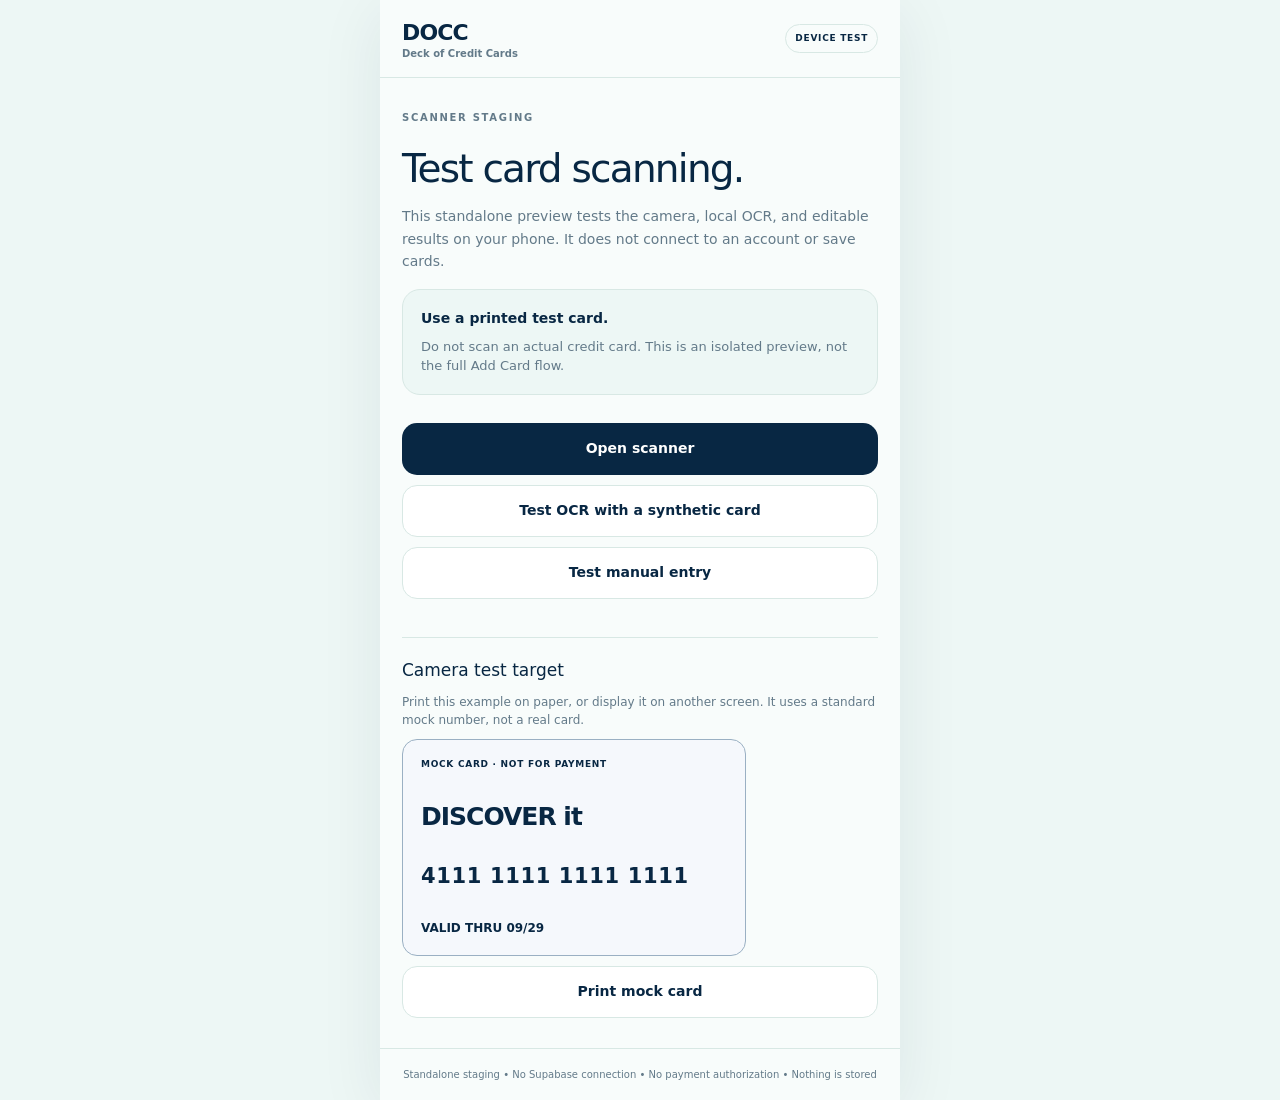
==== commit d832b84c: "deploy(staging): standalone DOCC scanner device test" ====
--- a/scanner-staging/index.html
+++ b/scanner-staging/index.html
@@ -7,8 +7,8 @@
     <meta name="robots" content="noindex, nofollow, noarchive" />
     <meta name="description" content="DOCC card scanner device test. No account, image upload, or card storage." />
     <title>DOCC — Scanner Device Test</title>
-    <script type="module" crossorigin src="/scanner-staging/assets/index-wM3vguOa.js"></script>
-    <link rel="stylesheet" crossorigin href="/scanner-staging/assets/index-t50ZHzpP.css">
+    <script type="module" crossorigin src="/scanner-staging/assets/index-CfVlvTiG.js"></script>
+    <link rel="stylesheet" crossorigin href="/scanner-staging/assets/index-Z7DN_DnQ.css">
   </head>
   <body>
     <div id="root"></div>
--- a/scanner-staging/assets/index-Z7DN_DnQ.css
+++ b/scanner-staging/assets/index-Z7DN_DnQ.css
@@ -0,0 +1 @@
+.scan-flow{flex-direction:column;gap:16px;min-height:calc(100dvh - 100px);padding:24px 22px 36px;display:flex}.scan-heading h1{color:var(--docc-navy-900);letter-spacing:-.04em;margin:0;font-size:34px;line-height:1.05}.scan-heading>p:last-child{max-width:390px;color:var(--color-muted);margin:12px 0 0;font-size:14px;line-height:1.55}.scan-viewport{isolation:isolate;aspect-ratio:1.586;background:#082743;border-radius:24px;width:100%;max-height:350px;position:relative;overflow:hidden}.scan-viewport video{object-fit:cover;width:100%;height:100%;display:block}.scan-guide{aspect-ratio:1.586;pointer-events:none;border:2px solid #ffffffe6;border-radius:15px;justify-content:center;align-items:end;width:88%;display:flex;position:absolute;top:50%;left:6%;transform:translateY(-50%);box-shadow:0 0 0 999px #00000024}.scan-guide span{color:#fff;text-shadow:0 1px 4px #000c;background:#082743bf;border-radius:8px;padding:4px 8px;font-size:12px;font-weight:600;position:absolute;bottom:8px}.scan-placeholder{color:#ffffffa6;pointer-events:none;place-items:center;margin:0;font-size:13px;display:grid;position:absolute;inset:0}.scan-working{color:#fff;text-align:center;background:#082743d1;place-items:center;padding:20px;font-size:14px;font-weight:650;display:grid;position:absolute;inset:0}.scan-error{color:#885917;background:#fffaf0;border:1px solid #edd9b2;border-radius:14px;margin:0;padding:12px;font-size:13px;line-height:1.4}.scan-camera-info{color:var(--color-muted);margin:0;font-size:11px;line-height:1.45}.scan-privacy{color:var(--color-muted);margin:0;font-size:11px;line-height:1.5}.scan-actions{gap:10px;margin-top:auto;display:grid}.scan-actions .text-button{color:var(--docc-navy-900);justify-self:center}.scan-file-input{display:none}.scan-entry{flex-direction:column;gap:10px;margin:18px 0 22px;display:flex}.scan-entry .button{justify-content:center;align-items:center;gap:10px;display:flex}.scan-entry-note{text-align:center;color:var(--color-muted);margin:0;font-size:11px}.scan-review{border:1px solid var(--docc-mist-200);background:var(--docc-mint-100);color:var(--docc-navy-900);border-radius:15px;padding:12px 14px;font-size:12px}.scan-review strong,.scan-review span{display:block}.scan-review span{color:var(--color-muted);margin-top:4px}@media (height<=740px){.scan-viewport{max-height:260px}.scan-flow{padding-top:12px}}@layer theme{:root,:host{--font-sans:ui-sans-serif, system-ui, sans-serif, "Apple Color Emoji", "Segoe UI Emoji", "Segoe UI Symbol", "Noto Color Emoji";--font-mono:ui-monospace, SFMono-Regular, Menlo, Monaco, Consolas, "Liberation Mono", "Courier New", monospace;--default-font-family:var(--font-sans);--default-mono-font-family:var(--font-mono);--color-surface:#f6f7f9;--color-ink:#101828;--color-muted:#667085;--color-border:#e4e7ec;--color-soft:#f2f4f7;--color-accent:#2357d8;--color-accent-soft:#eef3ff;--color-warm:#a15c14;--color-warm-soft:#fff8eb;--color-success:#287a55;--color-success-soft:#eef8f2}}@layer base{*,:after,:before,::backdrop{box-sizing:border-box;border:0 solid;margin:0;padding:0}::file-selector-button{box-sizing:border-box;border:0 solid;margin:0;padding:0}html,:host{-webkit-text-size-adjust:100%;tab-size:4;line-height:1.5;font-family:var(--default-font-family,ui-sans-serif, system-ui, sans-serif, "Apple Color Emoji", "Segoe UI Emoji", "Segoe UI Symbol", "Noto Color Emoji");font-feature-settings:var(--default-font-feature-settings,normal);font-variation-settings:var(--default-font-variation-settings,normal);-webkit-tap-highlight-color:transparent}hr{height:0;color:inherit;border-top-width:1px}abbr:where([title]){-webkit-text-decoration:underline dotted;text-decoration:underline dotted}h1,h2,h3,h4,h5,h6{font-size:inherit;font-weight:inherit}a{color:inherit;-webkit-text-decoration:inherit;-webkit-text-decoration:inherit;-webkit-text-decoration:inherit;-webkit-text-decoration:inherit;text-decoration:inherit}b,strong{font-weight:bolder}code,kbd,samp,pre{font-family:var(--default-mono-font-family,ui-monospace, SFMono-Regular, Menlo, Monaco, Consolas, "Liberation Mono", "Courier New", monospace);font-feature-settings:var(--default-mono-font-feature-settings,normal);font-variation-settings:var(--default-mono-font-variation-settings,normal);font-size:1em}small{font-size:80%}sub,sup{vertical-align:baseline;font-size:75%;line-height:0;position:relative}sub{bottom:-.25em}sup{top:-.5em}table{text-indent:0;border-color:inherit;border-collapse:collapse}:-moz-focusring{outline:auto}progress{vertical-align:baseline}summary{display:list-item}ol,ul,menu{list-style:none}img,svg,video,canvas,audio,iframe,embed,object{vertical-align:middle;display:block}img,video{max-width:100%;height:auto}button,input,select,optgroup,textarea{font:inherit;font-feature-settings:inherit;font-variation-settings:inherit;letter-spacing:inherit;color:inherit;opacity:1;background-color:#0000;border-radius:0}::file-selector-button{font:inherit;font-feature-settings:inherit;font-variation-settings:inherit;letter-spacing:inherit;color:inherit;opacity:1;background-color:#0000;border-radius:0}:where(select:is([multiple],[size])) optgroup{font-weight:bolder}:where(select:is([multiple],[size])) optgroup option{padding-inline-start:20px}::file-selector-button{margin-inline-end:4px}::placeholder{opacity:1}@supports (not ((-webkit-appearance:-apple-pay-button))) or (contain-intrinsic-size:1px){::placeholder{color:currentColor}@supports (color:color-mix(in lab, red, red)){::placeholder{color:color-mix(in oklab, currentcolor 50%, transparent)}}}textarea{resize:vertical}::-webkit-search-decoration{-webkit-appearance:none}::-webkit-date-and-time-value{min-height:1lh;text-align:inherit}::-webkit-datetime-edit{display:inline-flex}::-webkit-datetime-edit-fields-wrapper{padding:0}::-webkit-datetime-edit{padding-block:0}::-webkit-datetime-edit-year-field{padding-block:0}::-webkit-datetime-edit-month-field{padding-block:0}::-webkit-datetime-edit-day-field{padding-block:0}::-webkit-datetime-edit-hour-field{padding-block:0}::-webkit-datetime-edit-minute-field{padding-block:0}::-webkit-datetime-edit-second-field{padding-block:0}::-webkit-datetime-edit-millisecond-field{padding-block:0}::-webkit-datetime-edit-meridiem-field{padding-block:0}::-webkit-calendar-picker-indicator{line-height:1}:-moz-ui-invalid{box-shadow:none}button,input:where([type=button],[type=reset],[type=submit]){appearance:button}::file-selector-button{appearance:button}::-webkit-inner-spin-button{height:auto}::-webkit-outer-spin-button{height:auto}[hidden]:where(:not([hidden=until-found])){display:none!important}}@layer components,utilities;*,:before,:after{box-sizing:border-box}html,body,#root{min-height:100%}body{color:var(--color-ink);-webkit-font-smoothing:antialiased;text-rendering:optimizelegibility;background:#eef0f3;margin:0;font-family:Inter,ui-sans-serif,system-ui,-apple-system,BlinkMacSystemFont,Segoe UI,sans-serif}button,input,select,textarea{font:inherit}input,select,textarea{font-size:16px}button{color:inherit}button:focus-visible,input:focus-visible{outline-offset:2px;outline:3px solid #2357d82e}button:disabled{cursor:not-allowed}.app-shell{background:#eef0f3;justify-content:center;min-height:100vh;display:flex}.app-frame{background:var(--color-surface);width:100%;max-width:430px;min-height:100vh;padding-bottom:88px;position:relative;overflow:hidden;box-shadow:0 0 0 1px #10182809}:is(.app-frame:has(.welcome),.app-frame:has(.flow-screen),.app-frame:has(.center-screen)){padding-bottom:0}.top-bar{z-index:10;grid-template-columns:1fr auto 1fr;align-items:center;height:74px;padding:18px 22px;display:grid;position:relative}.top-title{letter-spacing:-.01em;font-size:14px;font-weight:650}.top-action{justify-content:flex-end;display:flex}.wordmark{align-items:baseline;gap:8px;display:flex}.wordmark>span{letter-spacing:-.055em;font-size:19px;font-weight:800;line-height:1}.wordmark small{color:var(--color-muted);letter-spacing:.04em;font-size:10px}.icon-button,.avatar-button,.round-add{cursor:pointer;background:0 0;border:0;justify-content:center;align-items:center;padding:0;display:inline-flex}.icon-button{border-radius:50%;width:38px;height:38px;margin-left:-9px}.icon-button:hover{background:var(--color-soft)}.avatar-button{background:var(--color-ink);color:#fff;border-radius:50%;width:34px;height:34px;font-size:11px;font-weight:700}.top-action-cluster{align-items:center;gap:8px;display:flex}.notification-button{border:1px solid var(--color-border);width:34px;height:34px;color:var(--color-ink);cursor:pointer;background:#fff;border-radius:50%;justify-content:center;align-items:center;display:inline-flex;position:relative}.notification-badge{background:var(--color-ink);color:#fff;box-sizing:content-box;border:2px solid #fff;border-radius:999px;place-items:center;min-width:17px;height:17px;padding:0 4px;font-size:8px;font-weight:800;display:grid;position:absolute;top:-5px;right:-4px}.page{padding:22px 22px 116px}.page-heading{margin-bottom:34px}.page-heading h1,.flow-screen h1,.center-screen h1,.welcome h1{color:var(--color-ink);letter-spacing:-.045em;margin:0;font-weight:660}.page-heading h1{font-size:34px;line-height:1.02}.page-heading>p:last-child{max-width:330px;color:var(--color-muted);margin:9px 0 0;font-size:14px;line-height:1.55}.eyebrow{text-transform:uppercase;letter-spacing:.17em;color:var(--color-muted);margin:0 0 8px;font-size:10px;font-weight:750;line-height:1.2}.warm-text{color:var(--color-warm)}.cool-text{color:var(--color-accent)}.button{cursor:pointer;border:1px solid #0000;border-radius:15px;width:100%;min-height:52px;font-size:14px;font-weight:680;transition:transform .16s,opacity .16s,background .16s}.button:hover:not(:disabled){transform:translateY(-1px)}.button:active:not(:disabled){transform:translateY(0)}.button.primary{background:var(--color-ink);color:#fff}.button.primary:hover:not(:disabled){background:#1c293d}.button.secondary{border-color:var(--color-border);color:var(--color-ink);background:0 0}.button.secondary:hover:not(:disabled){background:#fff}.button:disabled{opacity:.35}.button-inline{justify-content:center;align-items:center;gap:8px;display:inline-flex}.text-button{color:var(--color-muted);cursor:pointer;background:0 0;border:0;padding:10px;font-size:12px;font-weight:650}.text-button:hover{color:var(--color-ink)}.welcome{flex-direction:column;min-height:100vh;padding:0 22px 26px;display:flex}.welcome .top-bar{padding-left:0;padding-right:0}.welcome-hero{flex-direction:column;flex:1;justify-content:center;padding:24px 0 40px;display:flex}.hero-mark,.attention-orb,.success-orb{background:var(--color-ink);color:#fff;border-radius:23px;justify-content:center;align-items:center;width:72px;height:72px;margin-bottom:30px;display:flex}.hero-mark.small{border-radius:19px;width:58px;height:58px}.welcome h1{max-width:330px;font-size:49px;line-height:.97}.hero-copy{max-width:350px;color:var(--color-muted);margin:20px 0 0;font-size:15px;line-height:1.65}.welcome-actions{gap:10px;display:grid}.fine-print{color:#98a2b3;text-align:center;margin:6px 0 0;font-size:10px}.home-page{padding-top:14px}.deck-heading{margin-bottom:39px}.home-section{margin-bottom:40px}.section-heading{margin-bottom:15px}.section-heading.row{justify-content:space-between;align-items:flex-end;display:flex}.section-heading h2{letter-spacing:-.025em;margin:0;font-size:18px;font-weight:650;line-height:1.2}.round-add{border:1px solid var(--color-border);background:#fff;border-radius:50%;width:34px;height:34px}.round-add:hover{background:var(--color-soft)}.attention-card{background:var(--color-warm-soft);text-align:left;cursor:pointer;border:1px solid #f1d9b9;border-radius:20px;grid-template-columns:auto 1fr auto;gap:14px;width:100%;padding:18px;display:grid}.attention-card:hover{border-color:#e6c08e}.attention-icon{width:38px;height:38px;color:var(--color-warm);background:#f9e6c9;border-radius:12px;justify-content:center;align-items:center;display:flex}.attention-card>div:nth-child(2){min-width:0}.attention-card span{color:#92652d;margin-bottom:5px;font-size:10px;display:block}.attention-card strong{font-size:14px;line-height:1.3;display:block}.attention-card p{color:#8b6e4e;margin:3px 0 0;font-size:12px;line-height:1.45}.attention-card>svg{color:#ad8455;align-self:center}.handling-list{border-top:1px solid var(--color-border)}.handling-list button{border:0;border-bottom:1px solid var(--color-border);text-align:left;cursor:pointer;background:0 0;grid-template-columns:auto 1fr auto;align-items:center;gap:12px;width:100%;padding:14px 0;display:grid}.handling-check{background:var(--color-success-soft);width:30px;height:30px;color:var(--color-success);border-radius:50%;justify-content:center;align-items:center;display:flex}.handling-list strong,.handling-list span{display:block}.handling-list strong{font-size:13px;font-weight:650}.handling-list span{color:var(--color-muted);margin-top:3px;font-size:11px}.cards-list{border-top:1px solid var(--color-border)}.card-row{border:0;border-bottom:1px solid var(--color-border);text-align:left;cursor:pointer;background:0 0;grid-template-columns:auto 1fr auto auto;align-items:center;gap:12px;width:100%;min-height:74px;padding:13px 0;display:grid}.card-row:hover .card-row-copy strong{color:var(--color-accent)}.issuer-mark{background:var(--color-ink);color:#fff;border-radius:12px;justify-content:center;align-items:center;width:38px;height:38px;font-size:13px;font-weight:760;display:flex}.issuer-mark.large{border-radius:13px;width:44px;height:44px}.issuer-mark.hero{border-radius:18px;width:58px;height:58px;font-size:18px}.card-row-copy{min-width:0}.card-row-copy strong,.card-row-copy span{white-space:nowrap;text-overflow:ellipsis;display:block;overflow:hidden}.card-row-copy strong{font-size:13px;font-weight:650}.card-row-copy span{color:var(--color-muted);margin-top:4px;font-size:10px}.card-row-end{flex-direction:column;align-items:flex-end;gap:5px;display:flex}.job-tag{font-size:10px;font-weight:700}.state{white-space:nowrap;font-size:9px}.state.attention{color:var(--color-warm)}.state.scheduled{color:var(--color-success)}.state.quiet{color:#98a2b3}.empty-state{text-align:center;flex-direction:column;justify-content:center;align-items:center;min-height:485px;display:flex}.empty-state.compact{min-height:360px}.empty-icon{border:1px solid var(--color-border);color:#475467;background:#fff;border-radius:20px;justify-content:center;align-items:center;width:60px;height:60px;margin-bottom:22px;display:flex}.empty-state h2,.empty-state h3{letter-spacing:-.03em;margin:0}.empty-state h2{font-size:24px}.empty-state h3{font-size:18px}.empty-state p{max-width:300px;color:var(--color-muted);margin:10px 0 24px;font-size:13px;line-height:1.6}.empty-state .button{max-width:310px}.empty-state .text-button{margin-top:5px}.flow-screen{flex-direction:column;min-height:calc(100vh - 74px);padding:28px 22px 24px;display:flex}.flow-screen h1{max-width:355px;font-size:36px;line-height:1.04}.flow-copy{max-width:350px;color:var(--color-muted);margin:13px 0 0;font-size:14px;line-height:1.6}.flow-spacer{flex:1;min-height:30px}.form-flow{gap:35px}.form-stack{gap:18px;display:grid}.form-stack label span{color:#475467;margin:0 0 8px;font-size:11px;font-weight:650;display:block}.form-stack input{border:1px solid var(--color-border);width:100%;height:52px;color:var(--color-ink);background:#fff;border-radius:14px;padding:0 15px;font-size:16px;transition:border-color .16s,box-shadow .16s}.form-stack input:focus{border-color:#9db2eb;outline:0;box-shadow:0 0 0 4px #2357d80f}.form-stack input::placeholder{color:#b4bbc6}.form-grid{grid-template-columns:1fr 1fr;gap:12px;display:grid}.job-list{border-top:1px solid var(--color-border);margin-top:31px;display:grid}.job-list button{border:0;border-bottom:1px solid var(--color-border);text-align:left;cursor:pointer;background:0 0;justify-content:space-between;align-items:center;gap:15px;padding:17px 2px;display:flex}.job-list button:hover strong{color:var(--color-accent)}.job-list button.selected{background:var(--color-accent-soft);border-radius:14px;margin:0 -10px;padding-left:10px;padding-right:10px}.job-list button.selected strong{color:var(--color-accent)}.job-list strong,.job-list span{display:block}.job-list strong{font-size:14px;font-weight:680}.job-list span{color:var(--color-muted);margin-top:4px;font-size:11px;line-height:1.45}.identity-card{border:1px solid var(--color-border);background:#fff;border-radius:18px;align-items:center;gap:13px;margin-top:35px;padding:17px;display:flex}.identity-card strong,.identity-card span{display:block}.identity-card strong{font-size:13px}.identity-card span{color:var(--color-muted);margin-top:4px;font-size:11px}.attention-orb{width:58px;height:58px;color:var(--color-warm);background:#f9e6c9;border-radius:19px;margin-bottom:25px}.frequency-grid{grid-template-columns:repeat(3,1fr);gap:9px;margin-top:34px;display:grid}.frequency-grid button{border:1px solid var(--color-border);cursor:pointer;background:#fff;border-radius:18px;height:90px;transition:border-color .15s,background .15s}.frequency-grid button.selected{background:var(--color-accent-soft);border-color:#94ace8}.frequency-grid strong,.frequency-grid span{display:block}.frequency-grid strong{letter-spacing:-.04em;font-size:23px}.frequency-grid span{color:var(--color-muted);margin-top:2px;font-size:10px}.next-check-card{background:var(--color-soft);border-radius:16px;justify-content:space-between;margin-top:12px;padding:17px;font-size:12px;display:flex}.next-check-card span{color:var(--color-muted)}.next-check-card strong{font-weight:650}.compact-form{margin-top:18px}.maintenance-start{margin-top:29px}.start-choice{grid-template-columns:1fr 1fr;gap:9px;margin-top:14px;display:grid}.start-choice button{border:1px solid var(--color-border);min-height:48px;color:var(--color-ink);cursor:pointer;background:#fff;border-radius:14px;font-size:11px;font-weight:680}.start-choice button.selected{background:var(--color-accent-soft);color:var(--color-accent);border-color:#94ace8}.center-screen{flex-direction:column;align-items:flex-start;min-height:calc(100vh - 74px);padding:52px 22px 25px;display:flex}.center-screen .success-orb{background:var(--color-success-soft);width:58px;height:58px;color:var(--color-success);border-radius:19px}.center-screen h1{font-size:37px;line-height:1.03}.center-screen>p:not(.eyebrow){max-width:330px;color:var(--color-muted);font-size:14px;line-height:1.6}.center-screen .button{margin-top:auto}.notice-card{border:1px solid var(--color-border);border-radius:18px;gap:12px;margin-top:30px;padding:16px;display:flex}.notice-card.warm{background:var(--color-warm-soft);color:var(--color-warm);border-color:#f1d9b9}.notice-card strong,.notice-card span{display:block}.notice-card strong{color:var(--color-ink);font-size:12px}.notice-card span{color:#8b6e4e;margin-top:4px;font-size:11px;line-height:1.45}.card-page{padding-top:4px}.card-identity-large{align-items:center;gap:15px;display:flex}.card-identity-large p{color:var(--color-muted);margin:0 0 3px;font-size:10px}.card-identity-large h1{letter-spacing:-.04em;margin:0;font-size:27px;line-height:1.1}.card-identity-large span{color:#98a2b3;margin-top:5px;font-size:11px;display:block}.job-chip{background:var(--color-soft);color:#475467;text-transform:uppercase;letter-spacing:.08em;border-radius:999px;margin:18px 0 30px 73px;padding:6px 9px;font-size:9px;font-weight:750;display:inline-flex}.status-panel{border:1px solid var(--color-border);text-align:left;background:#fff;border-radius:19px;grid-template-columns:auto 1fr auto;align-items:center;gap:12px;width:100%;min-height:78px;padding:15px 16px;display:grid}button.status-panel{cursor:pointer}.status-panel.attention,.status-panel.due{background:var(--color-warm-soft);color:var(--color-warm);border-color:#f1d9b9}.status-panel.scheduled,.status-panel.handled{background:var(--color-success-soft);color:var(--color-success);border-color:#cee7d7}.status-panel.neutral{color:#667085;background:#fff}.status-panel strong,.status-panel span{display:block}.status-panel strong{color:var(--color-ink);font-size:13px}.status-panel span{color:var(--color-muted);margin-top:4px;font-size:10px;line-height:1.4}.detail-list{border-top:1px solid var(--color-border);margin:26px 0}.detail-list>div{border-bottom:1px solid var(--color-border);justify-content:space-between;align-items:center;gap:20px;min-height:53px;padding:14px 0;display:flex}.detail-list span{color:var(--color-muted);font-size:11px}.detail-list strong{text-align:right;max-width:225px;font-size:11px;font-weight:650}.timeline-section{margin-top:38px}.timeline-row{grid-template-columns:8px 1fr;gap:11px;padding:13px 0;display:grid}.timeline-dot{background:#c3cad4;border-radius:50%;width:7px;height:7px;margin-top:4px}.timeline-row strong,.timeline-row span{display:block}.timeline-row strong{font-size:11px;font-weight:600;line-height:1.45}.timeline-row span{color:#98a2b3;margin-top:4px;font-size:9px}.empty-copy{color:var(--color-muted);font-size:12px}.activity-list{border-top:1px solid var(--color-border)}.activity-row{border-bottom:1px solid var(--color-border);grid-template-columns:auto 1fr;gap:13px;padding:18px 0;display:grid}.activity-icon{border:1px solid var(--color-border);color:#475467;background:#fff;border-radius:11px;justify-content:center;align-items:center;width:33px;height:33px;display:flex}.activity-row span,.activity-row strong,.activity-row small{display:block}.activity-row span{color:#98a2b3;font-size:9px}.activity-row strong{margin-top:3px;font-size:12px;font-weight:600;line-height:1.5}.activity-row small{color:#98a2b3;margin-top:5px;font-size:9px}.notification-feed{border-top:1px solid var(--color-border)}.notification-feed-row{border:0;border-bottom:1px solid var(--color-border);text-align:left;width:100%;color:inherit;cursor:pointer;background:0 0;grid-template-columns:auto 1fr auto;align-items:center;gap:13px;padding:18px 0;display:grid}.notification-feed-row.unread{background:linear-gradient(90deg,#e1f7f094,#0000 70%)}.notification-feed-row strong{font-size:12px;line-height:1.4;display:block}.notification-feed-row p{color:var(--color-muted);margin:5px 0 0;font-size:11px;line-height:1.5}.notification-feed-row span{color:#98a2b3;margin-top:6px;font-size:9px;display:block}.settings-card{border:1px solid var(--color-border);background:#fff;border-radius:18px;overflow:hidden}.settings-card button{border:0;border-bottom:1px solid var(--color-border);cursor:pointer;background:#fff;justify-content:space-between;width:100%;padding:17px;display:flex}.settings-card button:last-child{border-bottom:0}.settings-card button:hover{background:#fafbfc}.settings-card span{font-size:12px;font-weight:600}.settings-card>div{justify-content:space-between;align-items:center;gap:18px;min-height:68px;display:flex;padding:17px 18px!important}.settings-card>div span,.settings-card>div strong{display:block}.settings-card>div span{color:var(--color-muted);font-size:11px;font-weight:600}.settings-card>div strong{color:var(--color-ink);text-align:right;font-size:13px;font-weight:700}.danger-text{color:var(--color-muted);cursor:pointer;background:0 0;border:0;margin-top:18px;padding:10px 2px;font-size:12px;font-weight:650}.danger-text:hover{color:var(--color-ink)}.detail-section{margin-top:32px}.detail-section>.eyebrow{margin-bottom:11px}.detail-grid{border-top:1px solid var(--color-border)}.detail-grid>div{border-bottom:1px solid var(--color-border);justify-content:space-between;align-items:center;gap:20px;min-height:54px;padding:14px 0;display:flex}.detail-grid span{color:var(--color-muted);font-size:11px}.detail-grid strong{color:var(--color-ink);text-align:right;font-size:12px;font-weight:680}.mini-timeline{border-top:1px solid var(--color-border)}.mini-timeline>div{border-bottom:1px solid var(--color-border);grid-template-columns:8px minmax(0,1fr);align-items:start;gap:12px;padding:14px 0;display:grid}.mini-timeline .timeline-dot{border-radius:50%;width:7px;height:7px;margin-top:5px}.mini-timeline strong,.mini-timeline span{display:block}.mini-timeline strong{color:var(--color-ink);overflow-wrap:anywhere;font-size:12px;font-weight:650;line-height:1.45}.mini-timeline span{color:var(--color-muted);margin-top:4px;font-size:10px;line-height:1.4}.page>.text-button{margin:20px auto 0;display:block}.bottom-nav{z-index:25;height:78px;padding:8px 45px max(8px, env(safe-area-inset-bottom));-webkit-backdrop-filter:blur(16px);backdrop-filter:blur(16px);background:#fafbfcf0;border-top:1px solid #e4e7ece6;justify-content:space-between;display:flex;position:absolute;bottom:0;left:0;right:0}.bottom-nav button{color:#98a2b3;cursor:pointer;background:0 0;border:0;flex-direction:column;justify-content:center;align-items:center;gap:5px;min-width:55px;font-size:9px;display:flex}.bottom-nav button.active{color:var(--color-ink)}.bottom-nav button span{font-weight:650}.demo-trigger{z-index:30;border:1px solid var(--color-border);color:var(--color-muted);cursor:pointer;background:#ffffffeb;border-radius:999px;padding:7px 10px;font-size:9px;font-weight:700;position:absolute;bottom:92px;right:16px;box-shadow:0 5px 20px #10182814}.sheet-backdrop{z-index:50;-webkit-backdrop-filter:blur(2px);backdrop-filter:blur(2px);background:#10182847;align-items:flex-end;display:flex;position:absolute;inset:0}.demo-sheet{background:#fff;border-radius:25px 25px 0 0;width:100%;padding:10px 20px 28px;box-shadow:0 -18px 50px #1018281f}.sheet-handle{background:#d0d5dd;border-radius:999px;width:36px;height:4px;margin:0 auto 24px}.demo-sheet h3{letter-spacing:-.03em;margin:0;font-size:22px}.demo-sheet>p:not(.eyebrow){color:var(--color-muted);margin:7px 0 22px;font-size:11px;line-height:1.5}.demo-sheet>button{border:0;border-top:1px solid var(--color-border);text-align:left;cursor:pointer;background:0 0;grid-template-columns:auto 1fr auto;align-items:center;gap:12px;width:100%;padding:15px 0;display:grid}.demo-sheet>button:disabled{opacity:.35}.demo-sheet strong,.demo-sheet small{display:block}.demo-sheet strong{font-size:12px}.demo-sheet small{color:var(--color-muted);margin-top:3px;font-size:10px}@media (width>=700px){.app-shell{padding:28px 0}.app-frame{border-radius:28px;min-height:calc(100vh - 56px);box-shadow:0 18px 60px #1018281f}.welcome,.flow-screen,.center-screen{min-height:calc(100vh - 130px)}.bottom-nav{border-radius:0 0 28px 28px}}@media (prefers-reduced-motion:reduce){*,:before,:after{scroll-behavior:auto!important;transition:none!important;animation:none!important}}:root{--color-ink:#082743;--color-muted:#637a89;--color-border:#d8e8e4;--color-surface:#f4fbf9;--docc-navy-900:#082743;--docc-navy-800:#0d3859;--docc-mist-200:#d8e8e4;--docc-mint-100:#dff9f1}body{color:#082743;background:#edf7f5}.stage-root .button.primary{color:#fff;background:#082743}.stage-root .button.secondary{background:#fff;border-color:#d8e8e4}.stage-root{background:#f8fcfb;flex-direction:column;max-width:520px;min-height:100dvh;margin:0 auto;display:flex;box-shadow:0 12px 60px #08274314}.stage-header{min-height:74px;padding:max(16px, env(safe-area-inset-top)) 22px 16px;border-bottom:1px solid #d8e8e4;justify-content:space-between;align-items:center;gap:12px;display:flex}.stage-wordmark{color:#082743;letter-spacing:-.04em;white-space:nowrap;font-size:22px;font-weight:900}.stage-wordmark span{letter-spacing:0;color:#637a89;margin-top:-3px;font-size:10px;font-weight:700;display:block}.stage-pill{letter-spacing:.08em;color:#082743;white-space:nowrap;border:1px solid #d8e8e4;border-radius:20px;padding:7px 9px;font-size:9px;font-weight:800}.stage-main{flex-direction:column;flex:1;min-width:0;display:flex}.stage-panel{flex-direction:column;flex:1;gap:16px;width:100%;padding:34px 22px 30px;display:flex}.stage-panel h1{letter-spacing:-.045em;color:#082743;margin:0;font-size:clamp(30px,8vw,39px);line-height:1.06}.stage-panel>p:not(.eyebrow){color:#637a89;margin:0;font-size:14px;line-height:1.6}.stage-notice{background:#edf7f5;border:1px solid #d8e8e4;border-radius:18px;gap:8px;padding:18px;display:grid}.stage-notice strong{font-size:14px}.stage-notice span{color:#637a89;font-size:13px;line-height:1.5}.stage-actions{gap:10px;margin-top:12px;display:grid}.stage-fields{gap:14px;margin-top:8px;display:grid}.stage-fields label{color:#082743;gap:7px;font-size:12px;font-weight:750;display:grid}.stage-fields input{background:#fff;border:1px solid #d8e8e4;border-radius:12px;width:100%;min-height:50px;padding:10px 14px;font-size:16px}.stage-footer{padding:18px 22px max(18px, env(safe-area-inset-bottom));text-align:center;color:#637a89;border-top:1px solid #d8e8e4;font-size:10px;line-height:1.5}@media (height<=720px){.stage-panel{padding-top:20px}}.stage-mock-print{border-top:1px solid #d8e8e4;gap:10px;margin-top:22px;padding-top:20px;display:grid}.stage-mock-print h2{color:#082743;margin:0;font-size:17px}.stage-mock-print p{color:#637a89;margin:0;font-size:12px;line-height:1.5}.stage-mock-card{aspect-ratio:1.586;color:#082743;background:#f5f8fc;border:1px solid #9ab0c3;border-radius:15px;align-content:space-between;width:100%;max-width:344px;padding:18px;display:grid;overflow:hidden}.stage-mock-card strong{letter-spacing:-.04em;font-size:25px}.stage-mock-label{letter-spacing:.08em;font-size:9px;font-weight:800}.stage-mock-number{letter-spacing:.03em;white-space:nowrap;font-size:clamp(15px,4.2vw,21px);font-weight:700}.stage-mock-expiry{font-size:12px;font-weight:700}@media print{@page{size:auto;margin:14mm}body,.stage-root,.stage-panel{box-shadow:none!important;background:#fff!important;margin:0!important;padding:0!important}.stage-header,.stage-footer,.stage-panel>:not(.stage-mock-print),.stage-mock-print>:not(.stage-mock-card){display:none!important}.stage-mock-print{border:0!important;margin:0!important;padding:0!important}.stage-mock-card{box-sizing:border-box;-webkit-print-color-adjust:exact;print-color-adjust:exact;width:85.6mm;max-width:none;height:53.98mm}.stage-mock-number{font-size:18px}}
